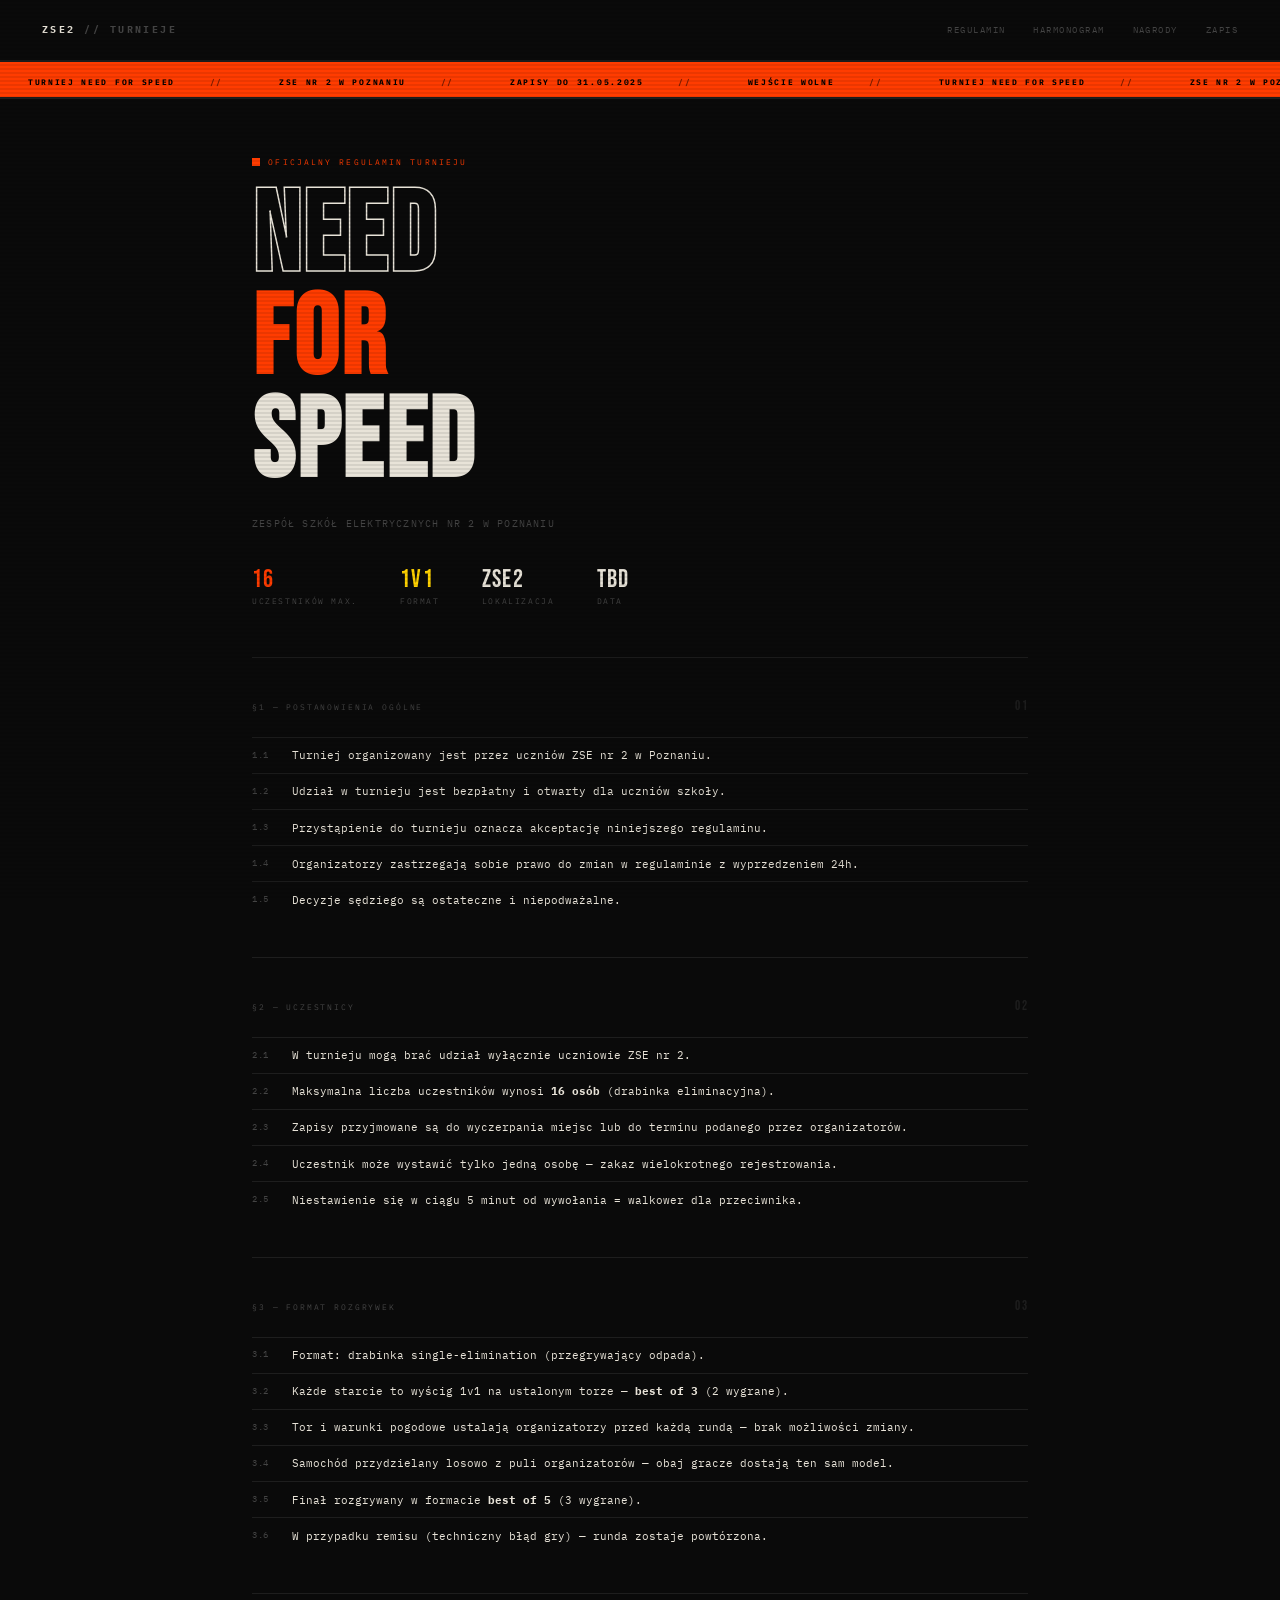
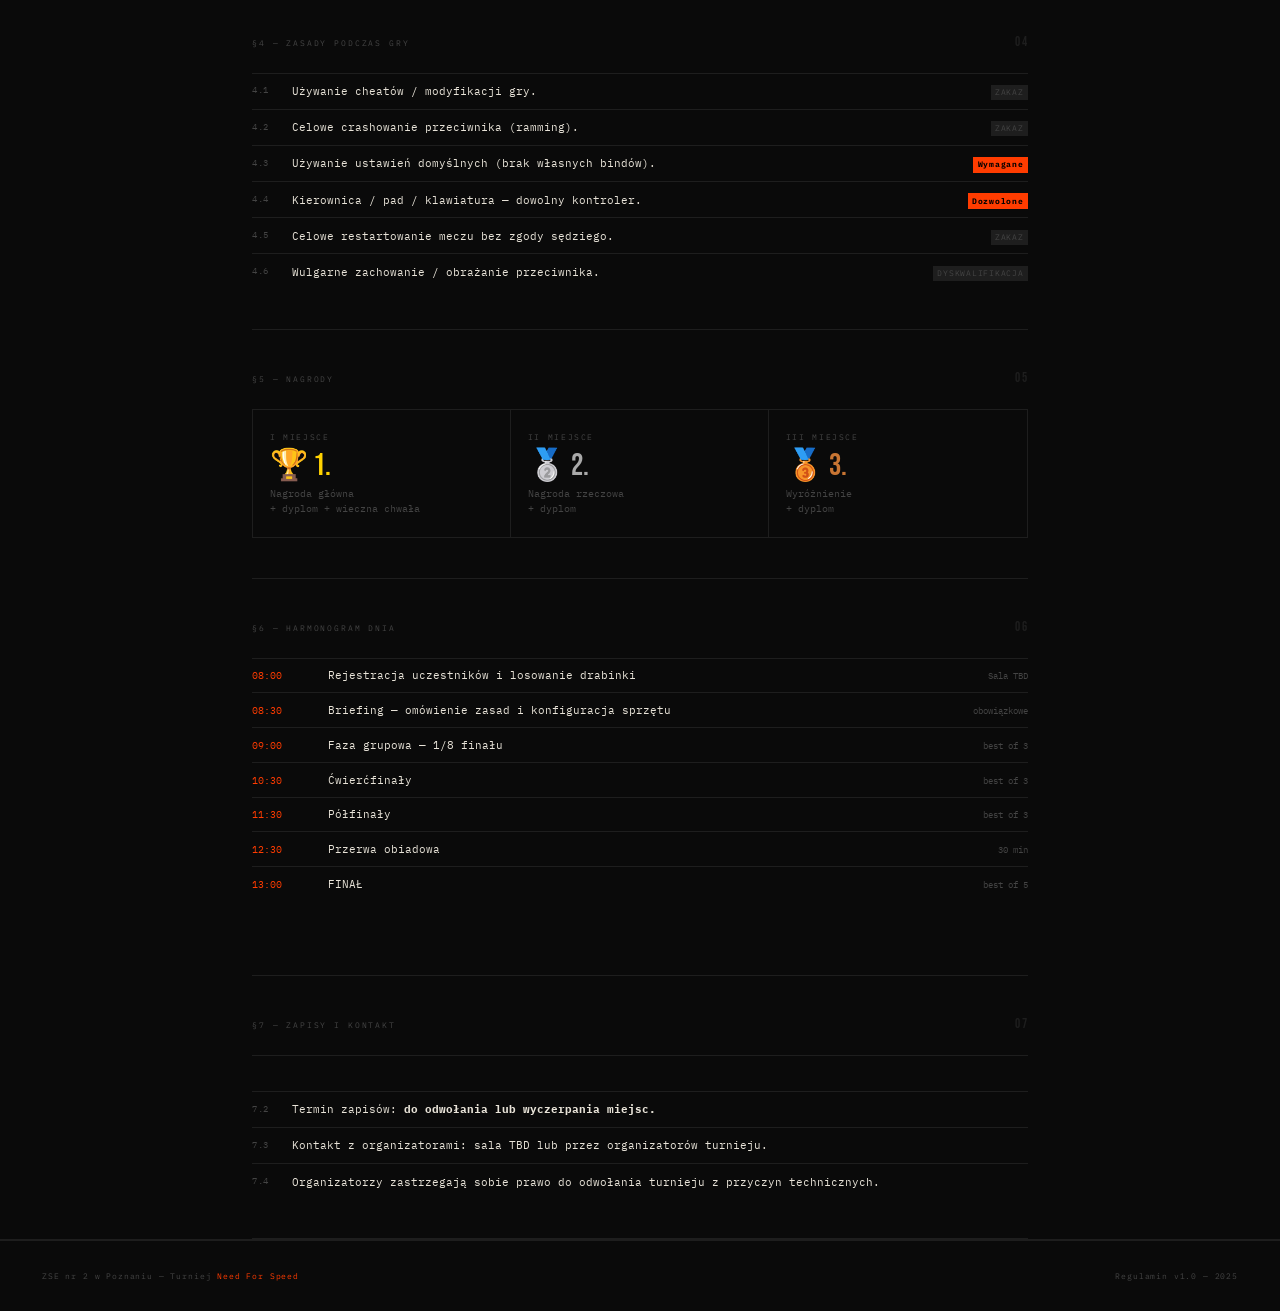
==== regulaminNFS.html @ 27ab04df "dodanoregulamin" ====
<!DOCTYPE html>
<html lang="pl">
<head>
<meta charset="UTF-8">
<meta name="viewport" content="width=device-width, initial-scale=1.0">
<title>NFS TURNIEJ — ZSE2</title>
<style>
  @import url('https://fonts.googleapis.com/css2?family=IBM+Plex+Mono:ital,wght@0,400;0,700;1,400&family=Bebas+Neue&display=swap');

  :root {
    --bg: #0a0a0a;
    --fg: #e8e3d8;
    --muted: #444;
    --border: #1e1e1e;
    --accent: #ff3c00;
    --accent2: #ffd200;
    --hover-bg: #e8e3d8;
    --hover-fg: #0a0a0a;
  }

  *, *::before, *::after { box-sizing: border-box; margin: 0; padding: 0; }
  html { font-size: 14px; scroll-behavior: smooth; }

  body {
    background: var(--bg);
    color: var(--fg);
    font-family: 'IBM Plex Mono', monospace;
    line-height: 1.6;
    cursor: crosshair;
  }

  /* ── SCANLINES TEXTURE ── */
  body::before {
    content: '';
    position: fixed;
    inset: 0;
    background: repeating-linear-gradient(
      0deg,
      transparent,
      transparent 2px,
      rgba(0,0,0,0.08) 2px,
      rgba(0,0,0,0.08) 4px
    );
    pointer-events: none;
    z-index: 999;
  }

  /* ── HEADER ── */
  header {
    border-bottom: 2px solid var(--border);
    padding: 1.6rem 3rem;
    display: flex;
    justify-content: space-between;
    align-items: baseline;
    position: sticky;
    top: 0;
    background: var(--bg);
    z-index: 100;
  }

  .logo {
    font-family: 'IBM Plex Mono', monospace;
    font-size: 0.7rem;
    font-weight: 700;
    letter-spacing: 0.25em;
    text-transform: uppercase;
    color: var(--muted);
    text-decoration: none;
  }

  .logo strong { color: var(--fg); }

  nav { display: flex; gap: 2rem; align-items: baseline; }
  nav a {
    font-size: 0.65rem;
    letter-spacing: 0.16em;
    text-transform: uppercase;
    text-decoration: none;
    color: var(--muted);
    transition: color 0.1s;
  }
  nav a:hover { color: var(--fg); }

  /* ── MARQUEE ── */
  .marquee-wrap {
    overflow: hidden;
    border-bottom: 2px solid var(--border);
    background: var(--accent);
    padding: 0.45rem 0;
  }
  .marquee-track {
    display: inline-flex;
    white-space: nowrap;
    animation: scroll 20s linear infinite;
  }
  .marquee-track span {
    font-size: 0.6rem;
    letter-spacing: 0.2em;
    text-transform: uppercase;
    color: #000;
    font-weight: 700;
    padding: 0 2rem;
  }
  .marquee-track span::after { content: ' //'; opacity: 0.5; margin-left: 2rem; }
  @keyframes scroll { 0%{transform:translateX(0)} 100%{transform:translateX(-50%)} }

  /* ── MAIN ── */
  main {
    max-width: 860px;
    margin: 0 auto;
    padding: 0 3rem;
  }

  /* ── HERO ── */
  .hero {
    padding: 4rem 0 3.5rem;
    border-bottom: 1px solid var(--border);
  }

  .hero-label {
    font-size: 0.6rem;
    letter-spacing: 0.25em;
    text-transform: uppercase;
    color: var(--accent);
    margin-bottom: 1.2rem;
    display: flex;
    align-items: center;
    gap: 0.6rem;
  }
  .hero-label::before {
    content: '';
    display: inline-block;
    width: 8px; height: 8px;
    background: var(--accent);
    animation: pulse 1s ease-in-out infinite;
  }
  @keyframes pulse { 0%,100%{opacity:1} 50%{opacity:0.2} }

  .hero h1 {
    font-family: 'Bebas Neue', sans-serif;
    font-size: clamp(4rem, 12vw, 8rem);
    line-height: 0.92;
    letter-spacing: 0.02em;
    margin-bottom: 0.2rem;
    color: var(--fg);
  }

  .hero h1 .outline {
    -webkit-text-stroke: 1.5px var(--fg);
    color: transparent;
  }

  .hero h1 .red { color: var(--accent); }

  .hero-sub {
    font-family: 'IBM Plex Mono', monospace;
    font-size: 0.72rem;
    color: var(--muted);
    letter-spacing: 0.12em;
    text-transform: uppercase;
    margin-top: 1.5rem;
    margin-bottom: 2.5rem;
  }

  .meta-row {
    display: flex;
    gap: 3rem;
    flex-wrap: wrap;
    margin-bottom: 0;
  }
  .meta-item { display: flex; flex-direction: column; gap: 0.2rem; }
  .meta-val {
    font-family: 'Bebas Neue', sans-serif;
    font-size: 1.8rem;
    letter-spacing: 0.05em;
    line-height: 1;
  }
  .meta-val.accent { color: var(--accent); }
  .meta-val.yellow { color: var(--accent2); }
  .meta-label {
    font-size: 0.58rem;
    letter-spacing: 0.2em;
    text-transform: uppercase;
    color: var(--muted);
  }

  /* ── SECTIONS ── */
  section {
    padding: 2.8rem 0;
    border-bottom: 1px solid var(--border);
  }

  .section-header {
    display: flex;
    justify-content: space-between;
    align-items: baseline;
    margin-bottom: 1.4rem;
  }
  .section-title {
    font-size: 0.6rem;
    letter-spacing: 0.22em;
    text-transform: uppercase;
    color: var(--muted);
  }
  .section-num {
    font-family: 'Bebas Neue', sans-serif;
    font-size: 0.9rem;
    color: var(--border);
    letter-spacing: 0.1em;
  }

  /* ── TABLE ── */
  .list-table {
    width: 100%;
    border-collapse: collapse;
  }
  .list-table tr {
    border-top: 1px solid var(--border);
    transition: background 0.07s;
    cursor: default;
  }
  .list-table tr:hover { background: var(--hover-bg); }
  .list-table tr:hover td { color: var(--hover-fg) !important; }
  .list-table tr:hover .num { color: var(--hover-fg) !important; }
  .list-table tr:hover .tag-pill { border-color: var(--hover-fg) !important; color: var(--hover-fg) !important; }
  .list-table tr:hover .ok { background: var(--hover-fg); color: var(--hover-bg); }
  .list-table tr:hover .no { background: var(--hover-fg); color: var(--hover-bg); }

  .list-table td {
    padding: 0.6rem 0;
    font-size: 0.82rem;
    vertical-align: middle;
    transition: color 0.07s;
    color: var(--fg);
  }

  .list-table td.num {
    color: var(--muted);
    width: 40px;
    font-size: 0.62rem;
    letter-spacing: 0.06em;
    padding-right: 1rem;
    vertical-align: top;
    padding-top: 0.7rem;
  }

  .list-table td.right {
    text-align: right;
    padding-left: 1rem;
    white-space: nowrap;
  }

  /* tags */
  .tag-pill {
    font-size: 0.55rem;
    letter-spacing: 0.1em;
    text-transform: uppercase;
    border: 1px solid var(--muted);
    color: var(--muted);
    padding: 0.15em 0.55em;
    display: inline-block;
    line-height: 1.7;
    transition: all 0.07s;
  }
  .ok {
    background: var(--accent);
    color: #000;
    border-color: var(--accent);
    font-weight: 700;
    font-size: 0.55rem;
    letter-spacing: 0.1em;
    padding: 0.15em 0.55em;
    display: inline-block;
    line-height: 1.7;
  }
  .no {
    background: var(--border);
    color: var(--muted);
    border-color: var(--border);
    font-size: 0.55rem;
    letter-spacing: 0.1em;
    padding: 0.15em 0.55em;
    display: inline-block;
    line-height: 1.7;
    text-transform: uppercase;
  }

  /* ── NAGRODY BOX ── */
  .prizes {
    display: grid;
    grid-template-columns: repeat(3, 1fr);
    border: 1px solid var(--border);
    margin-top: 0;
  }
  .prize {
    padding: 1.5rem 1.2rem;
    border-right: 1px solid var(--border);
    transition: background 0.08s;
  }
  .prize:last-child { border-right: none; }
  .prize:hover { background: var(--hover-bg); }
  .prize:hover .prize-place,
  .prize:hover .prize-desc { color: var(--hover-fg) !important; }
  .prize:hover .prize-val { color: var(--hover-fg) !important; }

  .prize-place {
    font-size: 0.58rem;
    letter-spacing: 0.2em;
    text-transform: uppercase;
    color: var(--muted);
    margin-bottom: 0.5rem;
  }
  .prize-val {
    font-family: 'Bebas Neue', sans-serif;
    font-size: 2.2rem;
    line-height: 1;
    margin-bottom: 0.4rem;
    transition: color 0.08s;
  }
  .prize-val.gold { color: var(--accent2); }
  .prize-val.silver { color: #aaa; }
  .prize-val.bronze { color: #c87533; }
  .prize-desc {
    font-size: 0.7rem;
    color: var(--muted);
    line-height: 1.5;
    transition: color 0.08s;
  }

  /* ── HARMONOGRAM TIMELINE ── */
  .timeline { display: flex; flex-direction: column; }
  .tl-row {
    display: flex;
    align-items: baseline;
    gap: 1.5rem;
    padding: 0.55rem 0;
    border-top: 1px solid var(--border);
    transition: background 0.07s;
  }
  .tl-row:hover { background: var(--hover-bg); }
  .tl-row:hover .tl-time,
  .tl-row:hover .tl-title,
  .tl-row:hover .tl-note { color: var(--hover-fg) !important; }
  .tl-time {
    font-size: 0.68rem;
    color: var(--accent);
    width: 55px;
    flex-shrink: 0;
    transition: color 0.07s;
  }
  .tl-row:hover .tl-time { color: var(--hover-fg) !important; }
  .tl-title {
    font-size: 0.82rem;
    color: var(--fg);
    flex: 1;
    transition: color 0.07s;
  }
  .tl-note {
    font-size: 0.65rem;
    color: var(--muted);
    transition: color 0.07s;
  }

  /* ── SCROLL REVEAL ── */
  .fade-row {
    opacity: 0;
    transform: translateY(20px);
    transition: opacity 0.44s cubic-bezier(0.22, 1, 0.36, 1),
                transform 0.44s cubic-bezier(0.22, 1, 0.36, 1);
  }
  .fade-row.visible { opacity: 1; transform: translateY(0); }

  /* ── FOOTER ── */
  footer {
    padding: 2rem 3rem;
    display: flex;
    justify-content: space-between;
    align-items: center;
    border-top: 2px solid var(--border);
  }
  footer p { font-size: 0.6rem; color: var(--muted); letter-spacing: 0.1em; }
  footer span { color: var(--accent); }

  /* ── MOBILE ── */
  @media (max-width: 640px) {
    header { padding: 1.2rem 1.5rem; flex-direction: column; gap: 0.8rem; }
    main { padding: 0 1.5rem; }
    footer { padding: 1.5rem; flex-direction: column; gap: 0.5rem; }
    .prizes { grid-template-columns: 1fr; }
    .prize { border-right: none; border-bottom: 1px solid var(--border); }
    nav { gap: 1rem; }
  }
</style>
</head>
<body>

<header>
  <a class="logo" href="#"><strong>ZSE2</strong> // Turnieje</a>
  <nav>
    <a href="#regulamin">Regulamin</a>
    <a href="#harmonogram">Harmonogram</a>
    <a href="#nagrody">Nagrody</a>
    <a href="#zapis">Zapis</a>
  </nav>
</header>

<div class="marquee-wrap" aria-hidden="true">
  <div class="marquee-track">
    <span>Turniej Need For Speed</span>
    <span>ZSE nr 2 w Poznaniu</span>
    <span>Zapisy do 31.05.2025</span>
    <span>Wejście wolne</span>
    <span>Turniej Need For Speed</span>
    <span>ZSE nr 2 w Poznaniu</span>
    <span>Zapisy do 31.05.2025</span>
    <span>Wejście wolne</span>
  </div>
</div>

<main>

  <!-- HERO -->
  <div class="hero">
    <p class="hero-label">Oficjalny regulamin turnieju</p>
    <h1>
      <span class="outline">NEED</span><br>
      <span class="red">FOR</span><br>
      SPEED
    </h1>
    <p class="hero-sub">Zespół Szkół Elektrycznych nr 2 w Poznaniu</p>
    <div class="meta-row">
      <div class="meta-item">
        <span class="meta-val accent">16</span>
        <span class="meta-label">Uczestników max.</span>
      </div>
      <div class="meta-item">
        <span class="meta-val yellow">1v1</span>
        <span class="meta-label">Format</span>
      </div>
      <div class="meta-item">
        <span class="meta-val">ZSE2</span>
        <span class="meta-label">Lokalizacja</span>
      </div>
      <div class="meta-item">
        <span class="meta-val">TBD</span>
        <span class="meta-label">Data</span>
      </div>
    </div>
  </div>

  <!-- REGULAMIN OGÓLNY -->
  <section id="regulamin">
    <div class="section-header">
      <span class="section-title">§1 — Postanowienia ogólne</span>
      <span class="section-num">01</span>
    </div>
    <table class="list-table">
      <tbody>
        <tr class="fade-row"><td class="num">1.1</td><td>Turniej organizowany jest przez uczniów ZSE nr 2 w Poznaniu.</td></tr>
        <tr class="fade-row"><td class="num">1.2</td><td>Udział w turnieju jest bezpłatny i otwarty dla uczniów szkoły.</td></tr>
        <tr class="fade-row"><td class="num">1.3</td><td>Przystąpienie do turnieju oznacza akceptację niniejszego regulaminu.</td></tr>
        <tr class="fade-row"><td class="num">1.4</td><td>Organizatorzy zastrzegają sobie prawo do zmian w regulaminie z wyprzedzeniem 24h.</td></tr>
        <tr class="fade-row"><td class="num">1.5</td><td>Decyzje sędziego są ostateczne i niepodważalne.</td></tr>
      </tbody>
    </table>
  </section>

  <!-- UCZESTNICY -->
  <section>
    <div class="section-header">
      <span class="section-title">§2 — Uczestnicy</span>
      <span class="section-num">02</span>
    </div>
    <table class="list-table">
      <tbody>
        <tr class="fade-row"><td class="num">2.1</td><td>W turnieju mogą brać udział wyłącznie uczniowie ZSE nr 2.</td></tr>
        <tr class="fade-row"><td class="num">2.2</td><td>Maksymalna liczba uczestników wynosi <strong>16 osób</strong> (drabinka eliminacyjna).</td></tr>
        <tr class="fade-row"><td class="num">2.3</td><td>Zapisy przyjmowane są do wyczerpania miejsc lub do terminu podanego przez organizatorów.</td></tr>
        <tr class="fade-row"><td class="num">2.4</td><td>Uczestnik może wystawić tylko jedną osobę — zakaz wielokrotnego rejestrowania.</td></tr>
        <tr class="fade-row"><td class="num">2.5</td><td>Niestawienie się w ciągu 5 minut od wywołania = walkower dla przeciwnika.</td></tr>
      </tbody>
    </table>
  </section>

  <!-- FORMAT -->
  <section>
    <div class="section-header">
      <span class="section-title">§3 — Format rozgrywek</span>
      <span class="section-num">03</span>
    </div>
    <table class="list-table">
      <tbody>
        <tr class="fade-row"><td class="num">3.1</td><td>Format: drabinka single-elimination (przegrywający odpada).</td></tr>
        <tr class="fade-row"><td class="num">3.2</td><td>Każde starcie to wyścig 1v1 na ustalonym torze — <strong>best of 3</strong> (2 wygrane).</td></tr>
        <tr class="fade-row"><td class="num">3.3</td><td>Tor i warunki pogodowe ustalają organizatorzy przed każdą rundą — brak możliwości zmiany.</td></tr>
        <tr class="fade-row"><td class="num">3.4</td><td>Samochód przydzielany losowo z puli organizatorów — obaj gracze dostają ten sam model.</td></tr>
        <tr class="fade-row"><td class="num">3.5</td><td>Finał rozgrywany w formacie <strong>best of 5</strong> (3 wygrane).</td></tr>
        <tr class="fade-row"><td class="num">3.6</td><td>W przypadku remisu (techniczny błąd gry) — runda zostaje powtórzona.</td></tr>
      </tbody>
    </table>
  </section>

  <!-- ZASADY GRY -->
  <section>
    <div class="section-header">
      <span class="section-title">§4 — Zasady podczas gry</span>
      <span class="section-num">04</span>
    </div>
    <table class="list-table">
      <tbody>
        <tr class="fade-row">
          <td class="num">4.1</td>
          <td>Używanie cheatów / modyfikacji gry.</td>
          <td class="right"><span class="no">Zakaz</span></td>
        </tr>
        <tr class="fade-row">
          <td class="num">4.2</td>
          <td>Celowe crashowanie przeciwnika (ramming).</td>
          <td class="right"><span class="no">Zakaz</span></td>
        </tr>
        <tr class="fade-row">
          <td class="num">4.3</td>
          <td>Używanie ustawień domyślnych (brak własnych bindów).</td>
          <td class="right"><span class="ok">Wymagane</span></td>
        </tr>
        <tr class="fade-row">
          <td class="num">4.4</td>
          <td>Kierownica / pad / klawiatura — dowolny kontroler.</td>
          <td class="right"><span class="ok">Dozwolone</span></td>
        </tr>
        <tr class="fade-row">
          <td class="num">4.5</td>
          <td>Celowe restartowanie meczu bez zgody sędziego.</td>
          <td class="right"><span class="no">Zakaz</span></td>
        </tr>
        <tr class="fade-row">
          <td class="num">4.6</td>
          <td>Wulgarne zachowanie / obrażanie przeciwnika.</td>
          <td class="right"><span class="no">Dyskwalifikacja</span></td>
        </tr>
      </tbody>
    </table>
  </section>

  <!-- NAGRODY -->
  <section id="nagrody">
    <div class="section-header">
      <span class="section-title">§5 — Nagrody</span>
      <span class="section-num">05</span>
    </div>
    <div class="prizes">
      <div class="prize fade-row">
        <p class="prize-place">I miejsce</p>
        <p class="prize-val gold">🏆 1.</p>
        <p class="prize-desc">Nagroda główna<br>+ dyplom + wieczna chwała</p>
      </div>
      <div class="prize fade-row">
        <p class="prize-place">II miejsce</p>
        <p class="prize-val silver">🥈 2.</p>
        <p class="prize-desc">Nagroda rzeczowa<br>+ dyplom</p>
      </div>
      <div class="prize fade-row">
        <p class="prize-place">III miejsce</p>
        <p class="prize-val bronze">🥉 3.</p>
        <p class="prize-desc">Wyróżnienie<br>+ dyplom</p>
      </div>
    </div>
  </section>

  <!-- HARMONOGRAM -->
  <section id="harmonogram">
    <div class="section-header">
      <span class="section-title">§6 — Harmonogram dnia</span>
      <span class="section-num">06</span>
    </div>
    <div class="timeline">
      <div class="tl-row fade-row">
        <span class="tl-time">08:00</span>
        <span class="tl-title">Rejestracja uczestników i losowanie drabinki</span>
        <span class="tl-note">Sala TBD</span>
      </div>
      <div class="tl-row fade-row">
        <span class="tl-time">08:30</span>
        <span class="tl-title">Briefing — omówienie zasad i konfiguracja sprzętu</span>
        <span class="tl-note">obowiązkowe</span>
      </div>
      <div class="tl-row fade-row">
        <span class="tl-time">09:00</span>
        <span class="tl-title">Faza grupowa — 1/8 finału</span>
        <span class="tl-note">best of 3</span>
      </div>
      <div class="tl-row fade-row">
        <span class="tl-time">10:30</span>
        <span class="tl-title">Ćwierćfinały</span>
        <span class="tl-note">best of 3</span>
      </div>
      <div class="tl-row fade-row">
        <span class="tl-time">11:30</span>
        <span class="tl-title">Półfinały</span>
        <span class="tl-note">best of 3</span>
      </div>
      <div class="tl-row fade-row">
        <span class="tl-time">12:30</span>
        <span class="tl-title">Przerwa obiadowa</span>
        <span class="tl-note">30 min</span>
      </div>
      <div class="tl-row fade-row">
        <span class="tl-time">13:00</span>
        <span class="tl-title">FINAŁ</span>
        <span class="tl-note">best of 5</span>
      </div>
      <div class="tl-row fade-row">
        <span class="tl-time">14:00</span>
        <span class="tl-title">Dekoracja zwycięzców i rozdanie nagród</span>
        <span class="tl-note">koniec</span>
      </div>
    </div>
  </section>

  <!-- ZAPIS -->
  <section id="zapis">
    <div class="section-header">
      <span class="section-title">§7 — Zapisy i kontakt</span>
      <span class="section-num">07</span>
    </div>
    <table class="list-table">
      <tbody>
        <tr class="fade-row"><td class="num">7.1</td><td>Zapisy przez formularz Google / listę w sekretariacie.</td></tr>
        <tr class="fade-row"><td class="num">7.2</td><td>Termin zapisów: <strong>do odwołania lub wyczerpania miejsc.</strong></td></tr>
        <tr class="fade-row"><td class="num">7.3</td><td>Kontakt z organizatorami: sala TBD lub przez organizatorów turnieju.</td></tr>
        <tr class="fade-row"><td class="num">7.4</td><td>Organizatorzy zastrzegają sobie prawo do odwołania turnieju z przyczyn technicznych.</td></tr>
      </tbody>
    </table>
  </section>

</main>

<footer>
  <p>ZSE nr 2 w Poznaniu — Turniej <span>Need For Speed</span></p>
  <p>Regulamin v1.0 — 2025</p>
</footer>

<script>
  const rows = document.querySelectorAll('.fade-row');
  const observer = new IntersectionObserver((entries) => {
    const entering = entries
      .filter(e => e.isIntersecting)
      .sort((a, b) => a.boundingClientRect.top - b.boundingClientRect.top);
    entering.forEach((entry, i) => {
      setTimeout(() => entry.target.classList.add('visible'), i * 55);
      observer.unobserve(entry.target);
    });
  }, { threshold: 0.01, rootMargin: '0px 0px -10px 0px' });
  rows.forEach(row => observer.observe(row));
</script>

</body>
</html>
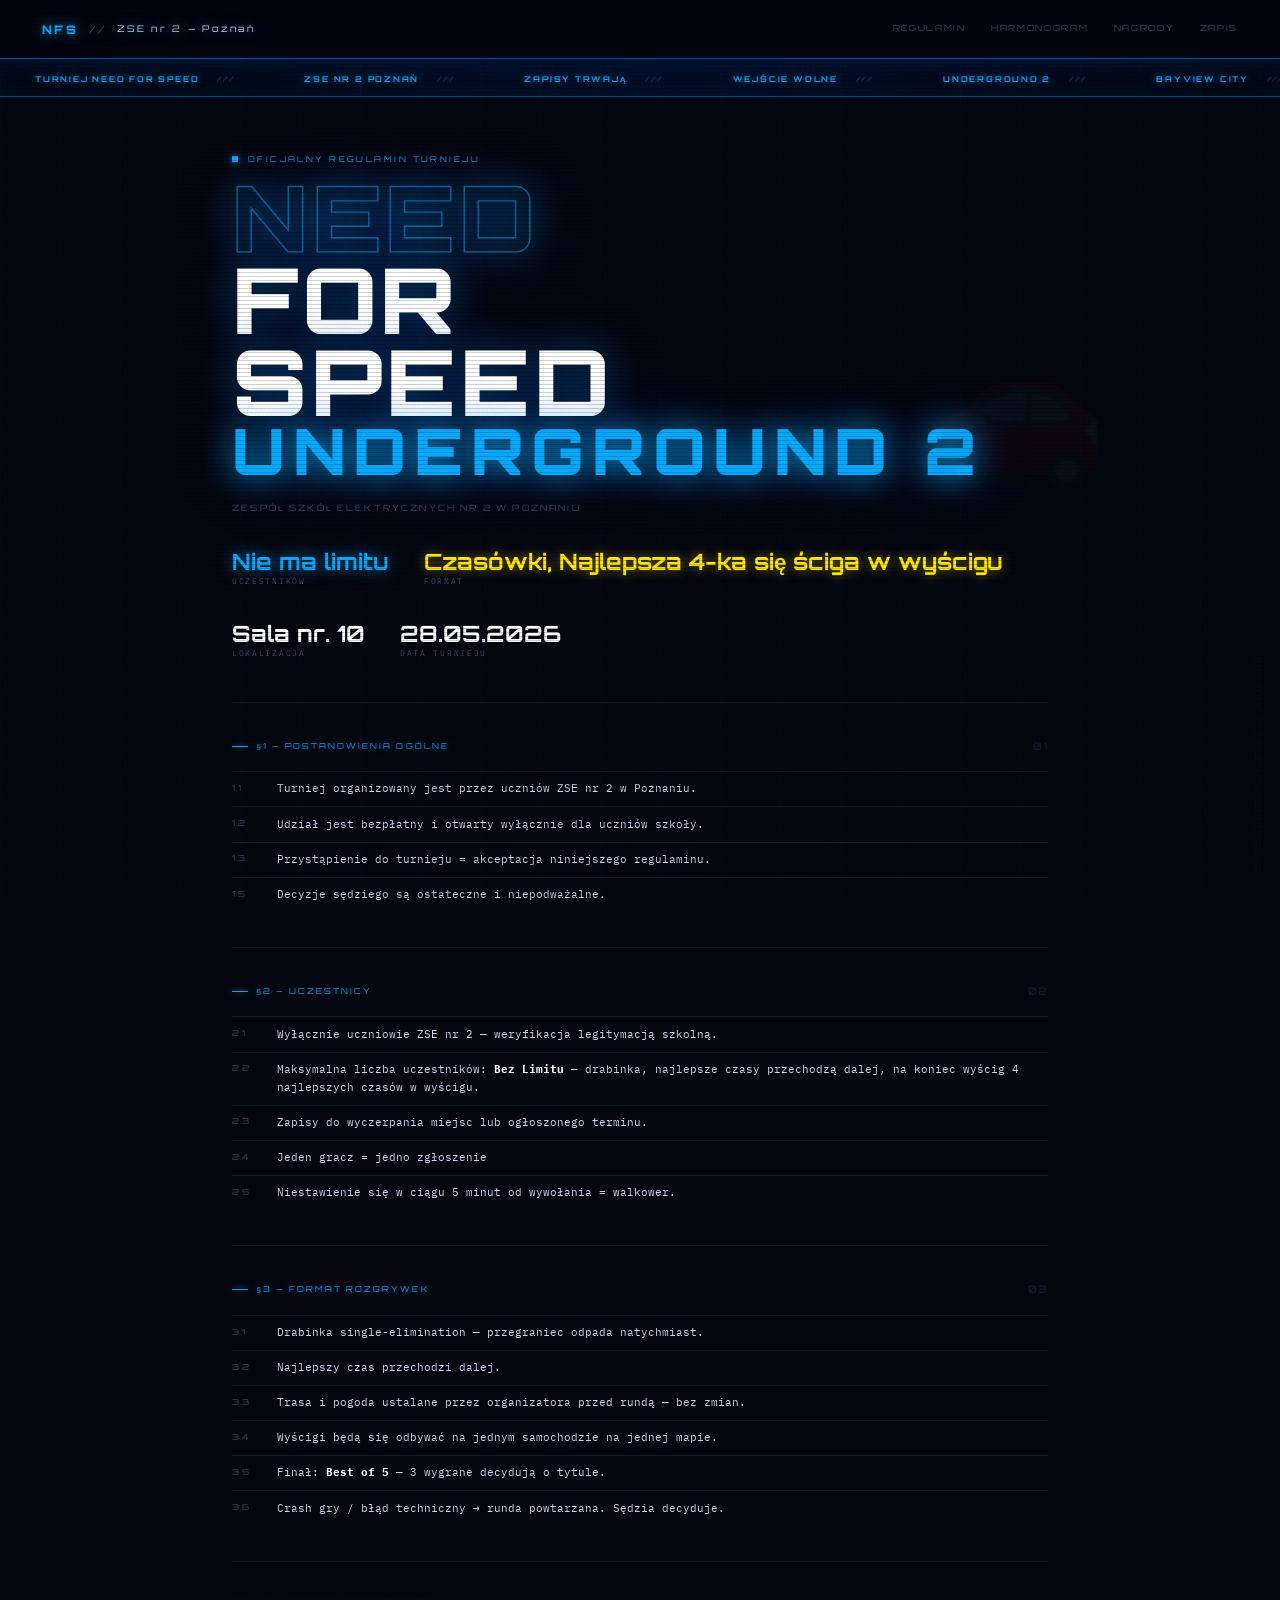
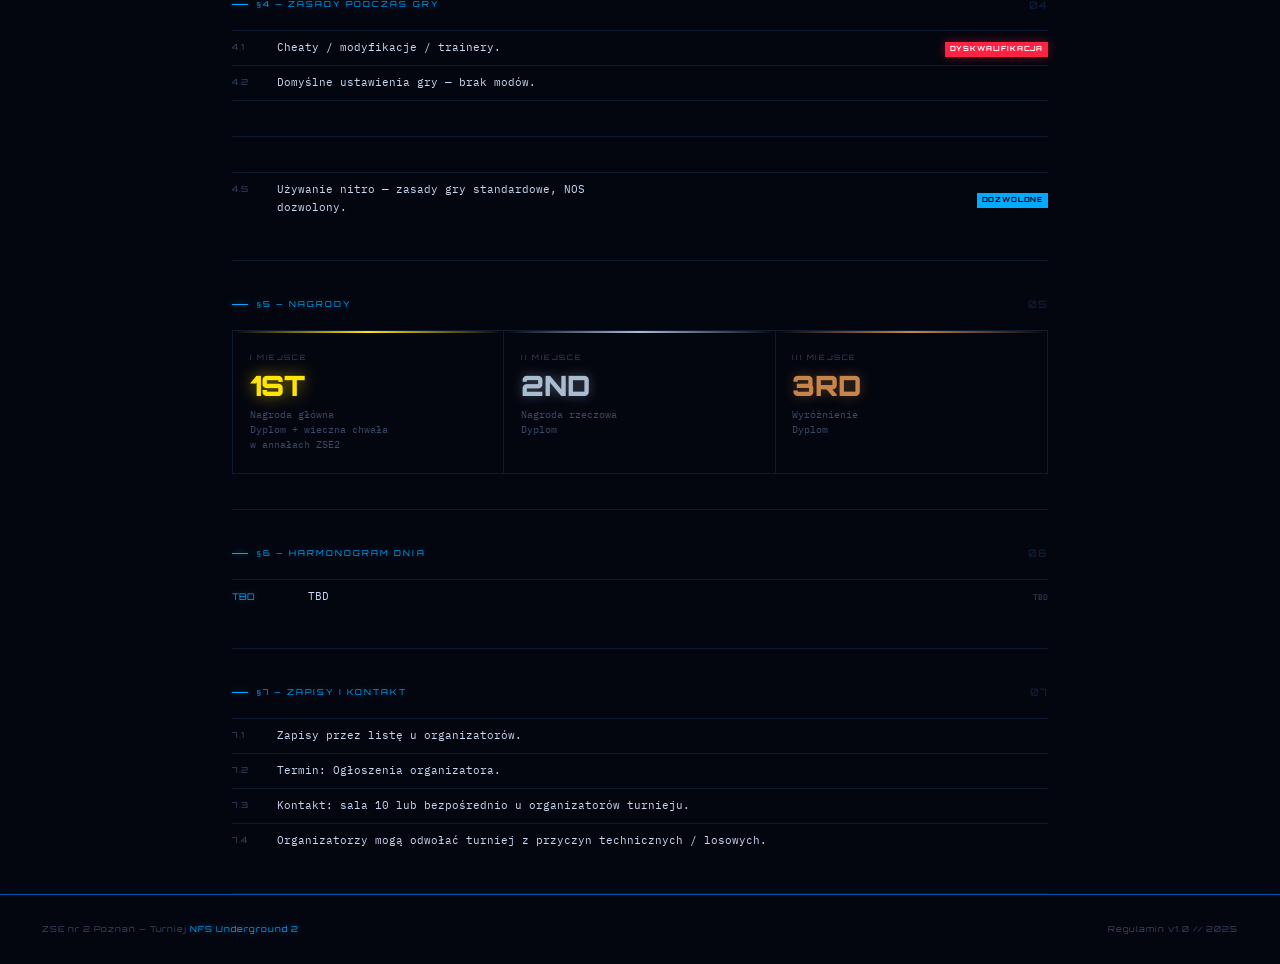
==== commit 63953d22: "update regulaminu" ====
--- a/regulaminNFS.html
+++ b/regulaminNFS.html
@@ -3,399 +3,384 @@
 <head>
 <meta charset="UTF-8">
 <meta name="viewport" content="width=device-width, initial-scale=1.0">
-<title>NFS TURNIEJ — ZSE2</title>
+<title>NFS UNDERGROUND 2 — TURNIEJ ZSE2</title>
 <style>
-  @import url('https://fonts.googleapis.com/css2?family=IBM+Plex+Mono:ital,wght@0,400;0,700;1,400&family=Bebas+Neue&display=swap');
-
-  :root {
-    --bg: #0a0a0a;
-    --fg: #e8e3d8;
-    --muted: #444;
-    --border: #1e1e1e;
-    --accent: #ff3c00;
-    --accent2: #ffd200;
-    --hover-bg: #e8e3d8;
-    --hover-fg: #0a0a0a;
-  }
-
-  *, *::before, *::after { box-sizing: border-box; margin: 0; padding: 0; }
-  html { font-size: 14px; scroll-behavior: smooth; }
-
-  body {
-    background: var(--bg);
-    color: var(--fg);
-    font-family: 'IBM Plex Mono', monospace;
-    line-height: 1.6;
-    cursor: crosshair;
-  }
-
-  /* ── SCANLINES TEXTURE ── */
-  body::before {
-    content: '';
-    position: fixed;
-    inset: 0;
-    background: repeating-linear-gradient(
-      0deg,
-      transparent,
-      transparent 2px,
-      rgba(0,0,0,0.08) 2px,
-      rgba(0,0,0,0.08) 4px
-    );
-    pointer-events: none;
-    z-index: 999;
-  }
-
-  /* ── HEADER ── */
-  header {
-    border-bottom: 2px solid var(--border);
-    padding: 1.6rem 3rem;
-    display: flex;
-    justify-content: space-between;
-    align-items: baseline;
-    position: sticky;
-    top: 0;
-    background: var(--bg);
-    z-index: 100;
-  }
-
-  .logo {
-    font-family: 'IBM Plex Mono', monospace;
-    font-size: 0.7rem;
-    font-weight: 700;
-    letter-spacing: 0.25em;
-    text-transform: uppercase;
-    color: var(--muted);
-    text-decoration: none;
-  }
-
-  .logo strong { color: var(--fg); }
-
-  nav { display: flex; gap: 2rem; align-items: baseline; }
-  nav a {
-    font-size: 0.65rem;
-    letter-spacing: 0.16em;
-    text-transform: uppercase;
-    text-decoration: none;
-    color: var(--muted);
-    transition: color 0.1s;
-  }
-  nav a:hover { color: var(--fg); }
-
-  /* ── MARQUEE ── */
-  .marquee-wrap {
-    overflow: hidden;
-    border-bottom: 2px solid var(--border);
-    background: var(--accent);
-    padding: 0.45rem 0;
-  }
-  .marquee-track {
-    display: inline-flex;
-    white-space: nowrap;
-    animation: scroll 20s linear infinite;
-  }
-  .marquee-track span {
-    font-size: 0.6rem;
-    letter-spacing: 0.2em;
-    text-transform: uppercase;
-    color: #000;
-    font-weight: 700;
-    padding: 0 2rem;
-  }
-  .marquee-track span::after { content: ' //'; opacity: 0.5; margin-left: 2rem; }
-  @keyframes scroll { 0%{transform:translateX(0)} 100%{transform:translateX(-50%)} }
-
-  /* ── MAIN ── */
-  main {
-    max-width: 860px;
-    margin: 0 auto;
-    padding: 0 3rem;
-  }
-
-  /* ── HERO ── */
-  .hero {
-    padding: 4rem 0 3.5rem;
-    border-bottom: 1px solid var(--border);
-  }
-
-  .hero-label {
-    font-size: 0.6rem;
-    letter-spacing: 0.25em;
-    text-transform: uppercase;
-    color: var(--accent);
-    margin-bottom: 1.2rem;
-    display: flex;
-    align-items: center;
-    gap: 0.6rem;
-  }
-  .hero-label::before {
-    content: '';
-    display: inline-block;
-    width: 8px; height: 8px;
-    background: var(--accent);
-    animation: pulse 1s ease-in-out infinite;
-  }
-  @keyframes pulse { 0%,100%{opacity:1} 50%{opacity:0.2} }
-
-  .hero h1 {
-    font-family: 'Bebas Neue', sans-serif;
-    font-size: clamp(4rem, 12vw, 8rem);
-    line-height: 0.92;
-    letter-spacing: 0.02em;
-    margin-bottom: 0.2rem;
-    color: var(--fg);
-  }
-
-  .hero h1 .outline {
-    -webkit-text-stroke: 1.5px var(--fg);
-    color: transparent;
-  }
-
-  .hero h1 .red { color: var(--accent); }
-
-  .hero-sub {
-    font-family: 'IBM Plex Mono', monospace;
-    font-size: 0.72rem;
-    color: var(--muted);
-    letter-spacing: 0.12em;
-    text-transform: uppercase;
-    margin-top: 1.5rem;
-    margin-bottom: 2.5rem;
-  }
-
-  .meta-row {
-    display: flex;
-    gap: 3rem;
-    flex-wrap: wrap;
-    margin-bottom: 0;
-  }
-  .meta-item { display: flex; flex-direction: column; gap: 0.2rem; }
-  .meta-val {
-    font-family: 'Bebas Neue', sans-serif;
-    font-size: 1.8rem;
-    letter-spacing: 0.05em;
-    line-height: 1;
-  }
-  .meta-val.accent { color: var(--accent); }
-  .meta-val.yellow { color: var(--accent2); }
-  .meta-label {
-    font-size: 0.58rem;
-    letter-spacing: 0.2em;
-    text-transform: uppercase;
-    color: var(--muted);
-  }
-
-  /* ── SECTIONS ── */
-  section {
-    padding: 2.8rem 0;
-    border-bottom: 1px solid var(--border);
-  }
-
-  .section-header {
-    display: flex;
-    justify-content: space-between;
-    align-items: baseline;
-    margin-bottom: 1.4rem;
-  }
-  .section-title {
-    font-size: 0.6rem;
-    letter-spacing: 0.22em;
-    text-transform: uppercase;
-    color: var(--muted);
-  }
-  .section-num {
-    font-family: 'Bebas Neue', sans-serif;
-    font-size: 0.9rem;
-    color: var(--border);
-    letter-spacing: 0.1em;
-  }
-
-  /* ── TABLE ── */
-  .list-table {
-    width: 100%;
-    border-collapse: collapse;
-  }
-  .list-table tr {
-    border-top: 1px solid var(--border);
-    transition: background 0.07s;
-    cursor: default;
-  }
-  .list-table tr:hover { background: var(--hover-bg); }
-  .list-table tr:hover td { color: var(--hover-fg) !important; }
-  .list-table tr:hover .num { color: var(--hover-fg) !important; }
-  .list-table tr:hover .tag-pill { border-color: var(--hover-fg) !important; color: var(--hover-fg) !important; }
-  .list-table tr:hover .ok { background: var(--hover-fg); color: var(--hover-bg); }
-  .list-table tr:hover .no { background: var(--hover-fg); color: var(--hover-bg); }
-
-  .list-table td {
-    padding: 0.6rem 0;
-    font-size: 0.82rem;
-    vertical-align: middle;
-    transition: color 0.07s;
-    color: var(--fg);
-  }
-
-  .list-table td.num {
-    color: var(--muted);
-    width: 40px;
-    font-size: 0.62rem;
-    letter-spacing: 0.06em;
-    padding-right: 1rem;
-    vertical-align: top;
-    padding-top: 0.7rem;
-  }
-
-  .list-table td.right {
-    text-align: right;
-    padding-left: 1rem;
-    white-space: nowrap;
-  }
-
-  /* tags */
-  .tag-pill {
-    font-size: 0.55rem;
-    letter-spacing: 0.1em;
-    text-transform: uppercase;
-    border: 1px solid var(--muted);
-    color: var(--muted);
-    padding: 0.15em 0.55em;
-    display: inline-block;
-    line-height: 1.7;
-    transition: all 0.07s;
-  }
-  .ok {
-    background: var(--accent);
-    color: #000;
-    border-color: var(--accent);
-    font-weight: 700;
-    font-size: 0.55rem;
-    letter-spacing: 0.1em;
-    padding: 0.15em 0.55em;
-    display: inline-block;
-    line-height: 1.7;
-  }
-  .no {
-    background: var(--border);
-    color: var(--muted);
-    border-color: var(--border);
-    font-size: 0.55rem;
-    letter-spacing: 0.1em;
-    padding: 0.15em 0.55em;
-    display: inline-block;
-    line-height: 1.7;
-    text-transform: uppercase;
-  }
-
-  /* ── NAGRODY BOX ── */
-  .prizes {
-    display: grid;
-    grid-template-columns: repeat(3, 1fr);
-    border: 1px solid var(--border);
-    margin-top: 0;
-  }
-  .prize {
-    padding: 1.5rem 1.2rem;
-    border-right: 1px solid var(--border);
-    transition: background 0.08s;
-  }
-  .prize:last-child { border-right: none; }
-  .prize:hover { background: var(--hover-bg); }
-  .prize:hover .prize-place,
-  .prize:hover .prize-desc { color: var(--hover-fg) !important; }
-  .prize:hover .prize-val { color: var(--hover-fg) !important; }
-
-  .prize-place {
-    font-size: 0.58rem;
-    letter-spacing: 0.2em;
-    text-transform: uppercase;
-    color: var(--muted);
-    margin-bottom: 0.5rem;
-  }
-  .prize-val {
-    font-family: 'Bebas Neue', sans-serif;
-    font-size: 2.2rem;
-    line-height: 1;
-    margin-bottom: 0.4rem;
-    transition: color 0.08s;
-  }
-  .prize-val.gold { color: var(--accent2); }
-  .prize-val.silver { color: #aaa; }
-  .prize-val.bronze { color: #c87533; }
-  .prize-desc {
-    font-size: 0.7rem;
-    color: var(--muted);
-    line-height: 1.5;
-    transition: color 0.08s;
-  }
-
-  /* ── HARMONOGRAM TIMELINE ── */
-  .timeline { display: flex; flex-direction: column; }
-  .tl-row {
-    display: flex;
-    align-items: baseline;
-    gap: 1.5rem;
-    padding: 0.55rem 0;
-    border-top: 1px solid var(--border);
-    transition: background 0.07s;
-  }
-  .tl-row:hover { background: var(--hover-bg); }
-  .tl-row:hover .tl-time,
-  .tl-row:hover .tl-title,
-  .tl-row:hover .tl-note { color: var(--hover-fg) !important; }
-  .tl-time {
-    font-size: 0.68rem;
-    color: var(--accent);
-    width: 55px;
-    flex-shrink: 0;
-    transition: color 0.07s;
-  }
-  .tl-row:hover .tl-time { color: var(--hover-fg) !important; }
-  .tl-title {
-    font-size: 0.82rem;
-    color: var(--fg);
-    flex: 1;
-    transition: color 0.07s;
-  }
-  .tl-note {
-    font-size: 0.65rem;
-    color: var(--muted);
-    transition: color 0.07s;
-  }
-
-  /* ── SCROLL REVEAL ── */
-  .fade-row {
-    opacity: 0;
-    transform: translateY(20px);
-    transition: opacity 0.44s cubic-bezier(0.22, 1, 0.36, 1),
-                transform 0.44s cubic-bezier(0.22, 1, 0.36, 1);
-  }
-  .fade-row.visible { opacity: 1; transform: translateY(0); }
-
-  /* ── FOOTER ── */
-  footer {
-    padding: 2rem 3rem;
-    display: flex;
-    justify-content: space-between;
-    align-items: center;
-    border-top: 2px solid var(--border);
-  }
-  footer p { font-size: 0.6rem; color: var(--muted); letter-spacing: 0.1em; }
-  footer span { color: var(--accent); }
-
-  /* ── MOBILE ── */
-  @media (max-width: 640px) {
-    header { padding: 1.2rem 1.5rem; flex-direction: column; gap: 0.8rem; }
-    main { padding: 0 1.5rem; }
-    footer { padding: 1.5rem; flex-direction: column; gap: 0.5rem; }
-    .prizes { grid-template-columns: 1fr; }
-    .prize { border-right: none; border-bottom: 1px solid var(--border); }
-    nav { gap: 1rem; }
-  }
+@import url('https://fonts.googleapis.com/css2?family=Orbitron:wght@400;700;900&family=IBM+Plex+Mono:ital,wght@0,400;0,700;1,400&display=swap');
+
+:root {
+  --bg: #04060f;
+  --bg2: #080c1a;
+  --blue: #00aaff;
+  --blue-dim: #0055aa;
+  --blue-glow: rgba(0,170,255,0.18);
+  --purple: #7b2fff;
+  --yellow: #ffe600;
+  --fg: #c8d8f0;
+  --muted: #3a4a6a;
+  --border: #0d1a30;
+  --neon: #00cfff;
+  --red: #ff2244;
+  --panel: #060b18;
+}
+
+*,*::before,*::after{box-sizing:border-box;margin:0;padding:0}
+html{font-size:14px;scroll-behavior:smooth}
+
+/* SCANLINES */
+body::before{
+  content:'';position:fixed;inset:0;
+  background:repeating-linear-gradient(0deg,transparent,transparent 3px,rgba(0,0,0,0.18) 3px,rgba(0,0,0,0.18) 4px);
+  pointer-events:none;z-index:999;
+}
+
+/* RAIN OVERLAY */
+body::after{
+  content:'';position:fixed;inset:0;
+  background:repeating-linear-gradient(
+    100deg,
+    transparent 0px,
+    transparent 3px,
+    rgba(0,150,255,0.015) 3px,
+    rgba(0,150,255,0.015) 4px
+  );
+  pointer-events:none;z-index:998;animation:rainMove 1.2s linear infinite;
+}
+@keyframes rainMove{0%{background-position:0 0}100%{background-position:-80px 200px}}
+
+body{
+  background:var(--bg);
+  color:var(--fg);
+  font-family:'IBM Plex Mono',monospace;
+  line-height:1.6;
+  min-height:100vh;
+  cursor:crosshair;
+  overflow-x:hidden;
+}
+
+/* GRID BG */
+.grid-bg{
+  position:fixed;inset:0;
+  background-image:
+    linear-gradient(rgba(0,100,255,0.03) 1px,transparent 1px),
+    linear-gradient(90deg,rgba(0,100,255,0.03) 1px,transparent 1px);
+  background-size:60px 60px;
+  pointer-events:none;z-index:0;
+}
+
+/* HEADER */
+header{
+  border-bottom:1px solid var(--blue-dim);
+  padding:1.4rem 3rem;
+  display:flex;
+  justify-content:space-between;
+  align-items:center;
+  position:sticky;top:0;
+  background:rgba(4,6,15,0.92);
+  backdrop-filter:blur(12px);
+  z-index:100;
+  box-shadow:0 1px 30px rgba(0,100,255,0.12);
+}
+
+.logo{
+  font-family:'Orbitron',sans-serif;
+  font-size:0.85rem;
+  font-weight:900;
+  letter-spacing:0.2em;
+  text-decoration:none;
+  color:var(--blue);
+  text-shadow:0 0 14px rgba(0,180,255,0.7);
+  display:flex;align-items:center;gap:0.8rem;
+}
+.logo .slash{color:var(--muted);font-weight:400}
+.logo .school{color:var(--fg);font-size:0.65rem;letter-spacing:0.3em;font-weight:400}
+
+nav{display:flex;gap:1.8rem}
+nav a{
+  font-size:0.6rem;letter-spacing:0.2em;text-transform:uppercase;
+  text-decoration:none;color:var(--muted);
+  transition:color 0.15s,text-shadow 0.15s;
+  font-family:'Orbitron',sans-serif;
+}
+nav a:hover{color:var(--blue);text-shadow:0 0 10px rgba(0,180,255,0.6)}
+
+/* MARQUEE */
+.marquee-wrap{
+  overflow:hidden;
+  border-bottom:1px solid var(--blue-dim);
+  background:linear-gradient(90deg,#00070f,#000d1f,#00070f);
+  padding:0.5rem 0;
+  box-shadow:inset 0 0 30px rgba(0,100,255,0.08);
+}
+.marquee-track{
+  display:inline-flex;white-space:nowrap;
+  animation:scroll 24s linear infinite;
+}
+.marquee-track span{
+  font-size:0.58rem;letter-spacing:0.22em;text-transform:uppercase;
+  color:var(--blue);font-weight:700;padding:0 2.5rem;
+  font-family:'Orbitron',sans-serif;
+  text-shadow:0 0 8px rgba(0,180,255,0.5);
+}
+.marquee-track span::after{content:' ///';opacity:0.3;margin-left:1rem}
+@keyframes scroll{0%{transform:translateX(0)}100%{transform:translateX(-50%)}}
+
+/* MAIN */
+main{max-width:900px;margin:0 auto;padding:0 3rem;position:relative;z-index:1}
+
+/* HERO */
+.hero{
+  padding:4rem 0 3rem;
+  border-bottom:1px solid var(--border);
+  position:relative;
+}
+
+/* BIG CAR SILHOUETTE */
+.hero-deco{
+  position:absolute;right:-60px;top:50%;transform:translateY(-50%);
+  font-size:11rem;line-height:1;
+  opacity:0.04;
+  pointer-events:none;
+  filter:blur(1px);
+  user-select:none;
+}
+
+.hero-eyebrow{
+  font-size:0.58rem;letter-spacing:0.3em;text-transform:uppercase;
+  color:var(--blue);margin-bottom:0.8rem;
+  font-family:'Orbitron',sans-serif;
+  display:flex;align-items:center;gap:0.7rem;
+}
+.hero-eyebrow::before{
+  content:'';display:inline-block;width:6px;height:6px;
+  background:var(--blue);
+  box-shadow:0 0 8px rgba(0,180,255,0.8);
+  animation:pulse 1s ease-in-out infinite;
+}
+@keyframes pulse{0%,100%{opacity:1;box-shadow:0 0 8px rgba(0,180,255,0.8)}50%{opacity:0.3;box-shadow:none}}
+
+.hero h1{
+  font-family:'Orbitron',sans-serif;
+  font-weight:900;
+  font-size:clamp(3rem,9vw,6.5rem);
+  line-height:0.9;
+  letter-spacing:0.04em;
+  margin-bottom:0.15em;
+  color:#fff;
+  text-shadow:0 0 40px rgba(0,150,255,0.4),0 0 80px rgba(0,100,255,0.15);
+}
+.hero h1 .outline{
+  -webkit-text-stroke:1.5px rgba(0,180,255,0.5);
+  color:transparent;
+}
+.hero h1 .u2{
+  color:var(--blue);
+  text-shadow:0 0 30px rgba(0,180,255,0.9),0 0 60px rgba(0,100,255,0.4);
+  font-size:0.7em;
+  display:block;
+  letter-spacing:0.12em;
+}
+
+.hero-sub{
+  font-size:0.62rem;letter-spacing:0.25em;text-transform:uppercase;
+  color:var(--muted);margin:1.5rem 0 2.5rem;
+  font-family:'Orbitron',sans-serif;
+}
+
+.meta-row{display:flex;gap:2.5rem;flex-wrap:wrap}
+.meta-item{display:flex;flex-direction:column;gap:0.2rem}
+.meta-val{
+  font-family:'Orbitron',sans-serif;
+  font-size:1.6rem;font-weight:700;line-height:1;
+  color:#fff;
+}
+.meta-val.blue{color:var(--blue);text-shadow:0 0 16px rgba(0,180,255,0.7)}
+.meta-val.yellow{color:var(--yellow);text-shadow:0 0 12px rgba(255,230,0,0.5)}
+.meta-label{font-size:0.55rem;letter-spacing:0.22em;text-transform:uppercase;color:var(--muted)}
+
+/* SECTION */
+section{padding:2.5rem 0;border-bottom:1px solid var(--border)}
+
+.section-header{
+  display:flex;justify-content:space-between;align-items:center;
+  margin-bottom:1.2rem;
+}
+.section-title{
+  font-family:'Orbitron',sans-serif;
+  font-size:0.58rem;letter-spacing:0.25em;text-transform:uppercase;
+  color:var(--blue);text-shadow:0 0 8px rgba(0,180,255,0.4);
+  display:flex;align-items:center;gap:0.6rem;
+}
+.section-title::before{
+  content:'';display:inline-block;
+  width:16px;height:1px;background:var(--blue);
+  box-shadow:0 0 6px rgba(0,180,255,0.6);
+}
+.section-num{
+  font-family:'Orbitron',sans-serif;
+  font-size:0.75rem;font-weight:700;
+  color:var(--border);letter-spacing:0.1em;
+}
+
+/* TABLE */
+.list-table{width:100%;border-collapse:collapse}
+.list-table tr{
+  border-top:1px solid var(--border);
+  transition:background 0.08s,box-shadow 0.08s;
+}
+.list-table tr:hover{
+  background:rgba(0,100,255,0.06);
+  box-shadow:inset 3px 0 0 var(--blue);
+}
+.list-table td{
+  padding:0.58rem 0;font-size:0.8rem;vertical-align:middle;
+  transition:color 0.08s;color:var(--fg);
+}
+.list-table td.num{
+  color:var(--muted);width:45px;
+  font-size:0.6rem;letter-spacing:0.08em;
+  padding-right:1rem;vertical-align:top;padding-top:0.7rem;
+  font-family:'Orbitron',sans-serif;
+}
+.list-table td.right{text-align:right;padding-left:1rem;white-space:nowrap}
+.list-table tr:hover .num{color:var(--blue)}
+
+/* BADGES */
+.ok{
+  font-family:'Orbitron',sans-serif;
+  font-size:0.5rem;letter-spacing:0.12em;text-transform:uppercase;
+  background:var(--blue);color:#000;font-weight:700;
+  padding:0.2em 0.7em;display:inline-block;line-height:1.8;
+}
+.no{
+  font-family:'Orbitron',sans-serif;
+  font-size:0.5rem;letter-spacing:0.12em;text-transform:uppercase;
+  border:1px solid var(--red);color:var(--red);
+  padding:0.2em 0.7em;display:inline-block;line-height:1.8;
+  text-shadow:0 0 8px rgba(255,30,60,0.4);
+}
+.dis{
+  font-family:'Orbitron',sans-serif;
+  font-size:0.5rem;letter-spacing:0.12em;text-transform:uppercase;
+  background:var(--red);color:#fff;font-weight:700;
+  padding:0.2em 0.7em;display:inline-block;line-height:1.8;
+  box-shadow:0 0 10px rgba(255,30,60,0.4);
+}
+
+/* PRIZES */
+.prizes{
+  display:grid;grid-template-columns:repeat(3,1fr);
+  border:1px solid var(--border);
+  margin-top:0;
+}
+.prize{
+  padding:1.5rem 1.2rem;
+  border-right:1px solid var(--border);
+  transition:background 0.1s;
+  position:relative;overflow:hidden;
+}
+.prize::before{
+  content:'';position:absolute;top:0;left:0;right:0;height:2px;
+  background:linear-gradient(90deg,transparent,var(--prize-color,var(--blue)),transparent);
+}
+.prize:last-child{border-right:none}
+.prize:hover{background:rgba(0,100,255,0.05)}
+.prize-place{
+  font-family:'Orbitron',sans-serif;
+  font-size:0.52rem;letter-spacing:0.22em;text-transform:uppercase;
+  color:var(--muted);margin-bottom:0.6rem;
+}
+.prize-val{
+  font-family:'Orbitron',sans-serif;
+  font-size:2rem;line-height:1;font-weight:900;
+  margin-bottom:0.5rem;
+}
+.prize-val.gold{color:var(--yellow);text-shadow:0 0 16px rgba(255,220,0,0.6);--prize-color:var(--yellow)}
+.prize-val.silver{color:#aabdd0;text-shadow:0 0 12px rgba(170,190,220,0.4)}
+.prize-val.bronze{color:#c8854a;text-shadow:0 0 12px rgba(200,130,70,0.4)}
+.prize-desc{font-size:0.68rem;color:var(--muted);line-height:1.6}
+
+/* TIMELINE */
+.timeline{display:flex;flex-direction:column}
+.tl-row{
+  display:flex;align-items:baseline;gap:1.5rem;
+  padding:0.55rem 0;border-top:1px solid var(--border);
+  transition:background 0.08s,box-shadow 0.08s;
+}
+.tl-row:hover{
+  background:rgba(0,100,255,0.05);
+  box-shadow:inset 3px 0 0 var(--blue);
+}
+.tl-time{
+  font-family:'Orbitron',sans-serif;
+  font-size:0.65rem;color:var(--blue);
+  width:55px;flex-shrink:0;
+  text-shadow:0 0 8px rgba(0,180,255,0.4);
+}
+.tl-title{font-size:0.8rem;color:var(--fg);flex:1}
+.tl-row.final .tl-title{
+  color:var(--yellow);font-weight:700;
+  font-family:'Orbitron',sans-serif;font-size:0.7rem;letter-spacing:0.08em;
+  text-shadow:0 0 12px rgba(255,220,0,0.4);
+}
+.tl-note{font-size:0.6rem;color:var(--muted)}
+
+/* NEON DIVIDER */
+.neon-div{
+  height:1px;
+  background:linear-gradient(90deg,transparent,var(--blue-dim),var(--blue),var(--blue-dim),transparent);
+  box-shadow:0 0 12px rgba(0,180,255,0.3);
+  margin:0;
+}
+
+/* SCROLL REVEAL */
+.fade-row{
+  opacity:0;transform:translateY(18px);
+  transition:opacity 0.44s cubic-bezier(0.22,1,0.36,1),
+             transform 0.44s cubic-bezier(0.22,1,0.36,1);
+}
+.fade-row.visible{opacity:1;transform:translateY(0)}
+
+/* FOOTER */
+footer{
+  padding:2rem 3rem;
+  display:flex;justify-content:space-between;align-items:center;
+  border-top:1px solid var(--blue-dim);
+  box-shadow:0 -1px 20px rgba(0,100,255,0.08);
+  position:relative;z-index:1;
+}
+footer p{font-size:0.58rem;color:var(--muted);letter-spacing:0.12em;font-family:'Orbitron',sans-serif}
+footer .blue{color:var(--blue);text-shadow:0 0 8px rgba(0,180,255,0.5)}
+
+/* WATERMARK */
+.watermark{
+  position:fixed;bottom:2rem;right:2rem;
+  font-family:'Orbitron',sans-serif;font-size:0.5rem;
+  letter-spacing:0.3em;color:rgba(0,100,255,0.08);
+  pointer-events:none;z-index:0;
+  transform:rotate(90deg);transform-origin:right bottom;
+}
+
+@media(max-width:640px){
+  header{padding:1.2rem 1.5rem;flex-direction:column;gap:0.8rem}
+  main{padding:0 1.5rem}
+  footer{padding:1.5rem;flex-direction:column;gap:0.5rem}
+  .prizes{grid-template-columns:1fr}
+  .prize{border-right:none;border-bottom:1px solid var(--border)}
+  nav{gap:1rem}
+  .hero h1{font-size:clamp(2.5rem,12vw,4rem)}
+  .hero-deco{display:none}
+}
 </style>
 </head>
 <body>
+<div class="grid-bg"></div>
+<div class="watermark">BAYVIEW // ZSE2 // UNDERGROUND</div>
 
 <header>
-  <a class="logo" href="#"><strong>ZSE2</strong> // Turnieje</a>
+  <a class="logo" href="#">
+    NFS <span class="slash">//</span>
+    <span class="school">ZSE nr 2 — Poznań</span>
+  </a>
   <nav>
     <a href="#regulamin">Regulamin</a>
     <a href="#harmonogram">Harmonogram</a>
@@ -406,49 +391,54 @@
 
 <div class="marquee-wrap" aria-hidden="true">
   <div class="marquee-track">
-    <span>Turniej Need For Speed</span>
-    <span>ZSE nr 2 w Poznaniu</span>
-    <span>Zapisy do 31.05.2025</span>
+    <span>Turniej Need for Speed</span>
+    <span>ZSE nr 2 Poznań</span>
+    <span>Zapisy trwają</span>
     <span>Wejście wolne</span>
-    <span>Turniej Need For Speed</span>
-    <span>ZSE nr 2 w Poznaniu</span>
-    <span>Zapisy do 31.05.2025</span>
+    <span>Underground 2</span>
+    <span>Bayview City</span>
+    <span>Turniej Need for Speed</span>
+    <span>ZSE nr 2 Poznań</span>
+    <span>Zapisy trwają</span>
     <span>Wejście wolne</span>
+    <span>Underground 2</span>
+    <span>Bayview City</span>
   </div>
 </div>
 
 <main>
 
-  <!-- HERO -->
-  <div class="hero">
-    <p class="hero-label">Oficjalny regulamin turnieju</p>
+  <div class="hero" id="top">
+    <div class="hero-deco">🚗</div>
+    <p class="hero-eyebrow">Oficjalny regulamin turnieju</p>
     <h1>
       <span class="outline">NEED</span><br>
-      <span class="red">FOR</span><br>
-      SPEED
+      FOR<br>
+      SPEED<br>
+      <span class="u2">UNDERGROUND 2</span>
     </h1>
     <p class="hero-sub">Zespół Szkół Elektrycznych nr 2 w Poznaniu</p>
     <div class="meta-row">
-      <div class="meta-item">
-        <span class="meta-val accent">16</span>
-        <span class="meta-label">Uczestników max.</span>
-      </div>
-      <div class="meta-item">
-        <span class="meta-val yellow">1v1</span>
+      <div class="meta-item fade-row">
+        <span class="meta-val blue">Nie ma limitu</span>
+        <span class="meta-label">Uczestników </span>
+      </div>
+      <div class="meta-item fade-row">
+        <span class="meta-val yellow">Czasówki, Najlepsza 4-ka się ściga w wyścigu</span>
         <span class="meta-label">Format</span>
       </div>
-      <div class="meta-item">
-        <span class="meta-val">ZSE2</span>
+      <div class="meta-item fade-row">
+        <span class="meta-val">Sala nr. 10</span>
         <span class="meta-label">Lokalizacja</span>
       </div>
-      <div class="meta-item">
-        <span class="meta-val">TBD</span>
-        <span class="meta-label">Data</span>
+      <div class="meta-item fade-row">
+        <span class="meta-val">28.05.2026</span>
+        <span class="meta-label">Data turnieju</span>
       </div>
     </div>
   </div>
 
-  <!-- REGULAMIN OGÓLNY -->
+  <!-- §1 -->
   <section id="regulamin">
     <div class="section-header">
       <span class="section-title">§1 — Postanowienia ogólne</span>
@@ -457,15 +447,14 @@
     <table class="list-table">
       <tbody>
         <tr class="fade-row"><td class="num">1.1</td><td>Turniej organizowany jest przez uczniów ZSE nr 2 w Poznaniu.</td></tr>
-        <tr class="fade-row"><td class="num">1.2</td><td>Udział w turnieju jest bezpłatny i otwarty dla uczniów szkoły.</td></tr>
-        <tr class="fade-row"><td class="num">1.3</td><td>Przystąpienie do turnieju oznacza akceptację niniejszego regulaminu.</td></tr>
-        <tr class="fade-row"><td class="num">1.4</td><td>Organizatorzy zastrzegają sobie prawo do zmian w regulaminie z wyprzedzeniem 24h.</td></tr>
+        <tr class="fade-row"><td class="num">1.2</td><td>Udział jest bezpłatny i otwarty wyłącznie dla uczniów szkoły.</td></tr>
+        <tr class="fade-row"><td class="num">1.3</td><td>Przystąpienie do turnieju = akceptacja niniejszego regulaminu.</td></tr>
         <tr class="fade-row"><td class="num">1.5</td><td>Decyzje sędziego są ostateczne i niepodważalne.</td></tr>
       </tbody>
     </table>
   </section>
 
-  <!-- UCZESTNICY -->
+  <!-- §2 -->
   <section>
     <div class="section-header">
       <span class="section-title">§2 — Uczestnicy</span>
@@ -473,16 +462,16 @@
     </div>
     <table class="list-table">
       <tbody>
-        <tr class="fade-row"><td class="num">2.1</td><td>W turnieju mogą brać udział wyłącznie uczniowie ZSE nr 2.</td></tr>
-        <tr class="fade-row"><td class="num">2.2</td><td>Maksymalna liczba uczestników wynosi <strong>16 osób</strong> (drabinka eliminacyjna).</td></tr>
-        <tr class="fade-row"><td class="num">2.3</td><td>Zapisy przyjmowane są do wyczerpania miejsc lub do terminu podanego przez organizatorów.</td></tr>
-        <tr class="fade-row"><td class="num">2.4</td><td>Uczestnik może wystawić tylko jedną osobę — zakaz wielokrotnego rejestrowania.</td></tr>
-        <tr class="fade-row"><td class="num">2.5</td><td>Niestawienie się w ciągu 5 minut od wywołania = walkower dla przeciwnika.</td></tr>
+        <tr class="fade-row"><td class="num">2.1</td><td>Wyłącznie uczniowie ZSE nr 2 — weryfikacja legitymacją szkolną.</td></tr>
+        <tr class="fade-row"><td class="num">2.2</td><td>Maksymalna liczba uczestników: <strong style="color:#fff">Bez Limitu</strong> — drabinka, najlepsze czasy przechodzą dalej, na koniec wyścig 4 najlepszych czasów w wyścigu.</td></tr>
+        <tr class="fade-row"><td class="num">2.3</td><td>Zapisy do wyczerpania miejsc lub ogłoszonego terminu.</td></tr>
+        <tr class="fade-row"><td class="num">2.4</td><td>Jeden gracz = jedno zgłoszenie</td></tr>
+        <tr class="fade-row"><td class="num">2.5</td><td>Niestawienie się w ciągu 5 minut od wywołania = walkower.</td></tr>
       </tbody>
     </table>
   </section>
 
-  <!-- FORMAT -->
+  <!-- §3 -->
   <section>
     <div class="section-header">
       <span class="section-title">§3 — Format rozgrywek</span>
@@ -490,17 +479,17 @@
     </div>
     <table class="list-table">
       <tbody>
-        <tr class="fade-row"><td class="num">3.1</td><td>Format: drabinka single-elimination (przegrywający odpada).</td></tr>
-        <tr class="fade-row"><td class="num">3.2</td><td>Każde starcie to wyścig 1v1 na ustalonym torze — <strong>best of 3</strong> (2 wygrane).</td></tr>
-        <tr class="fade-row"><td class="num">3.3</td><td>Tor i warunki pogodowe ustalają organizatorzy przed każdą rundą — brak możliwości zmiany.</td></tr>
-        <tr class="fade-row"><td class="num">3.4</td><td>Samochód przydzielany losowo z puli organizatorów — obaj gracze dostają ten sam model.</td></tr>
-        <tr class="fade-row"><td class="num">3.5</td><td>Finał rozgrywany w formacie <strong>best of 5</strong> (3 wygrane).</td></tr>
-        <tr class="fade-row"><td class="num">3.6</td><td>W przypadku remisu (techniczny błąd gry) — runda zostaje powtórzona.</td></tr>
+        <tr class="fade-row"><td class="num">3.1</td><td>Drabinka single-elimination — przegraniec odpada natychmiast.</td></tr>
+        <tr class="fade-row"><td class="num">3.2</td><td>Najlepszy czas przechodzi dalej.</td></tr>
+        <tr class="fade-row"><td class="num">3.3</td><td>Trasa i pogoda ustalane przez organizatora przed rundą — bez zmian.</td></tr>
+        <tr class="fade-row"><td class="num">3.4</td><td>Wyścigi będą się odbywać na jednym samochodzie na jednej mapie.</td></tr>
+        <tr class="fade-row"><td class="num">3.5</td><td>Finał: <strong style="color:#fff">Best of 5</strong> — 3 wygrane decydują o tytule.</td></tr>
+        <tr class="fade-row"><td class="num">3.6</td><td>Crash gry / błąd techniczny → runda powtarzana. Sędzia decyduje.</td></tr>
       </tbody>
     </table>
   </section>
 
-  <!-- ZASADY GRY -->
+  <!-- §4 ZASADY -->
   <section>
     <div class="section-header">
       <span class="section-title">§4 — Zasady podczas gry</span>
@@ -510,33 +499,28 @@
       <tbody>
         <tr class="fade-row">
           <td class="num">4.1</td>
-          <td>Używanie cheatów / modyfikacji gry.</td>
-          <td class="right"><span class="no">Zakaz</span></td>
+          <td>Cheaty / modyfikacje / trainery.</td>
+          <td class="right"><span class="dis">Dyskwalifikacja</span></td>
         </tr>
         <tr class="fade-row">
           <td class="num">4.2</td>
-          <td>Celowe crashowanie przeciwnika (ramming).</td>
-          <td class="right"><span class="no">Zakaz</span></td>
+          <td>Domyślne ustawienia gry — brak modów.</td>
         </tr>
         <tr class="fade-row">
           <td class="num">4.3</td>
-          <td>Używanie ustawień domyślnych (brak własnych bindów).</td>
-          <td class="right"><span class="ok">Wymagane</span></td>
+          <td>Kontroler</td>
+          <td class="right"><span class="ok">Jest od konsoli</span></td>
         </tr>
         <tr class="fade-row">
           <td class="num">4.4</td>
-          <td>Kierownica / pad / klawiatura — dowolny kontroler.</td>
-          <td class="right"><span class="ok">Dozwolone</span></td>
+          <td>Zakaz ingerowania w przebieg meczu.</td>
+          <td class="right"><span class="no">Sędziowie decydują o przebiegu wyścigów tj. restart, zmiana pojazdu itp.</span></td>
+        </tr>
         </tr>
         <tr class="fade-row">
           <td class="num">4.5</td>
-          <td>Celowe restartowanie meczu bez zgody sędziego.</td>
-          <td class="right"><span class="no">Zakaz</span></td>
-        </tr>
-        <tr class="fade-row">
-          <td class="num">4.6</td>
-          <td>Wulgarne zachowanie / obrażanie przeciwnika.</td>
-          <td class="right"><span class="no">Dyskwalifikacja</span></td>
+          <td>Używanie nitro — zasady gry standardowe, NOS dozwolony.</td>
+          <td class="right"><span class="ok">Dozwolone</span></td>
         </tr>
       </tbody>
     </table>
@@ -549,20 +533,20 @@
       <span class="section-num">05</span>
     </div>
     <div class="prizes">
-      <div class="prize fade-row">
+      <div class="prize fade-row" style="--prize-color:var(--yellow)">
         <p class="prize-place">I miejsce</p>
-        <p class="prize-val gold">🏆 1.</p>
-        <p class="prize-desc">Nagroda główna<br>+ dyplom + wieczna chwała</p>
-      </div>
-      <div class="prize fade-row">
+        <p class="prize-val gold">1ST</p>
+        <p class="prize-desc">Nagroda główna<br>Dyplom + wieczna chwała<br>w annałach ZSE2</p>
+      </div>
+      <div class="prize fade-row" style="--prize-color:#aabdd0">
         <p class="prize-place">II miejsce</p>
-        <p class="prize-val silver">🥈 2.</p>
-        <p class="prize-desc">Nagroda rzeczowa<br>+ dyplom</p>
-      </div>
-      <div class="prize fade-row">
+        <p class="prize-val silver">2ND</p>
+        <p class="prize-desc">Nagroda rzeczowa<br>Dyplom</p>
+      </div>
+      <div class="prize fade-row" style="--prize-color:#c8854a">
         <p class="prize-place">III miejsce</p>
-        <p class="prize-val bronze">🥉 3.</p>
-        <p class="prize-desc">Wyróżnienie<br>+ dyplom</p>
+        <p class="prize-val bronze">3RD</p>
+        <p class="prize-desc">Wyróżnienie<br>Dyplom</p>
       </div>
     </div>
   </section>
@@ -575,44 +559,9 @@
     </div>
     <div class="timeline">
       <div class="tl-row fade-row">
-        <span class="tl-time">08:00</span>
-        <span class="tl-title">Rejestracja uczestników i losowanie drabinki</span>
-        <span class="tl-note">Sala TBD</span>
-      </div>
-      <div class="tl-row fade-row">
-        <span class="tl-time">08:30</span>
-        <span class="tl-title">Briefing — omówienie zasad i konfiguracja sprzętu</span>
-        <span class="tl-note">obowiązkowe</span>
-      </div>
-      <div class="tl-row fade-row">
-        <span class="tl-time">09:00</span>
-        <span class="tl-title">Faza grupowa — 1/8 finału</span>
-        <span class="tl-note">best of 3</span>
-      </div>
-      <div class="tl-row fade-row">
-        <span class="tl-time">10:30</span>
-        <span class="tl-title">Ćwierćfinały</span>
-        <span class="tl-note">best of 3</span>
-      </div>
-      <div class="tl-row fade-row">
-        <span class="tl-time">11:30</span>
-        <span class="tl-title">Półfinały</span>
-        <span class="tl-note">best of 3</span>
-      </div>
-      <div class="tl-row fade-row">
-        <span class="tl-time">12:30</span>
-        <span class="tl-title">Przerwa obiadowa</span>
-        <span class="tl-note">30 min</span>
-      </div>
-      <div class="tl-row fade-row">
-        <span class="tl-time">13:00</span>
-        <span class="tl-title">FINAŁ</span>
-        <span class="tl-note">best of 5</span>
-      </div>
-      <div class="tl-row fade-row">
-        <span class="tl-time">14:00</span>
-        <span class="tl-title">Dekoracja zwycięzców i rozdanie nagród</span>
-        <span class="tl-note">koniec</span>
+        <span class="tl-time">TBD</span>
+        <span class="tl-title">TBD</span>
+        <span class="tl-note">TBD</span>
       </div>
     </div>
   </section>
@@ -625,10 +574,10 @@
     </div>
     <table class="list-table">
       <tbody>
-        <tr class="fade-row"><td class="num">7.1</td><td>Zapisy przez formularz Google / listę w sekretariacie.</td></tr>
-        <tr class="fade-row"><td class="num">7.2</td><td>Termin zapisów: <strong>do odwołania lub wyczerpania miejsc.</strong></td></tr>
-        <tr class="fade-row"><td class="num">7.3</td><td>Kontakt z organizatorami: sala TBD lub przez organizatorów turnieju.</td></tr>
-        <tr class="fade-row"><td class="num">7.4</td><td>Organizatorzy zastrzegają sobie prawo do odwołania turnieju z przyczyn technicznych.</td></tr>
+        <tr class="fade-row"><td class="num">7.1</td><td>Zapisy przez listę u organizatorów.</td></tr>
+        <tr class="fade-row"><td class="num">7.2</td><td>Termin: Ogłoszenia organizatora.</td></tr>
+        <tr class="fade-row"><td class="num">7.3</td><td>Kontakt: sala 10 lub bezpośrednio u organizatorów turnieju.</td></tr>
+        <tr class="fade-row"><td class="num">7.4</td><td>Organizatorzy mogą odwołać turniej z przyczyn technicznych / losowych.</td></tr>
       </tbody>
     </table>
   </section>
@@ -636,23 +585,22 @@
 </main>
 
 <footer>
-  <p>ZSE nr 2 w Poznaniu — Turniej <span>Need For Speed</span></p>
-  <p>Regulamin v1.0 — 2025</p>
+  <p>ZSE nr 2 Poznań — Turniej <span class="blue">NFS Underground 2</span></p>
+  <p>Regulamin v1.0 // 2025</p>
 </footer>
 
 <script>
-  const rows = document.querySelectorAll('.fade-row');
-  const observer = new IntersectionObserver((entries) => {
-    const entering = entries
-      .filter(e => e.isIntersecting)
-      .sort((a, b) => a.boundingClientRect.top - b.boundingClientRect.top);
-    entering.forEach((entry, i) => {
-      setTimeout(() => entry.target.classList.add('visible'), i * 55);
-      observer.unobserve(entry.target);
-    });
-  }, { threshold: 0.01, rootMargin: '0px 0px -10px 0px' });
-  rows.forEach(row => observer.observe(row));
+const rows = document.querySelectorAll('.fade-row');
+const observer = new IntersectionObserver((entries) => {
+  const entering = entries
+    .filter(e => e.isIntersecting)
+    .sort((a, b) => a.boundingClientRect.top - b.boundingClientRect.top);
+  entering.forEach((entry, i) => {
+    setTimeout(() => entry.target.classList.add('visible'), i * 55);
+    observer.unobserve(entry.target);
+  });
+}, { threshold: 0.01, rootMargin: '0px 0px -10px 0px' });
+rows.forEach(row => observer.observe(row));
 </script>
-
 </body>
 </html>
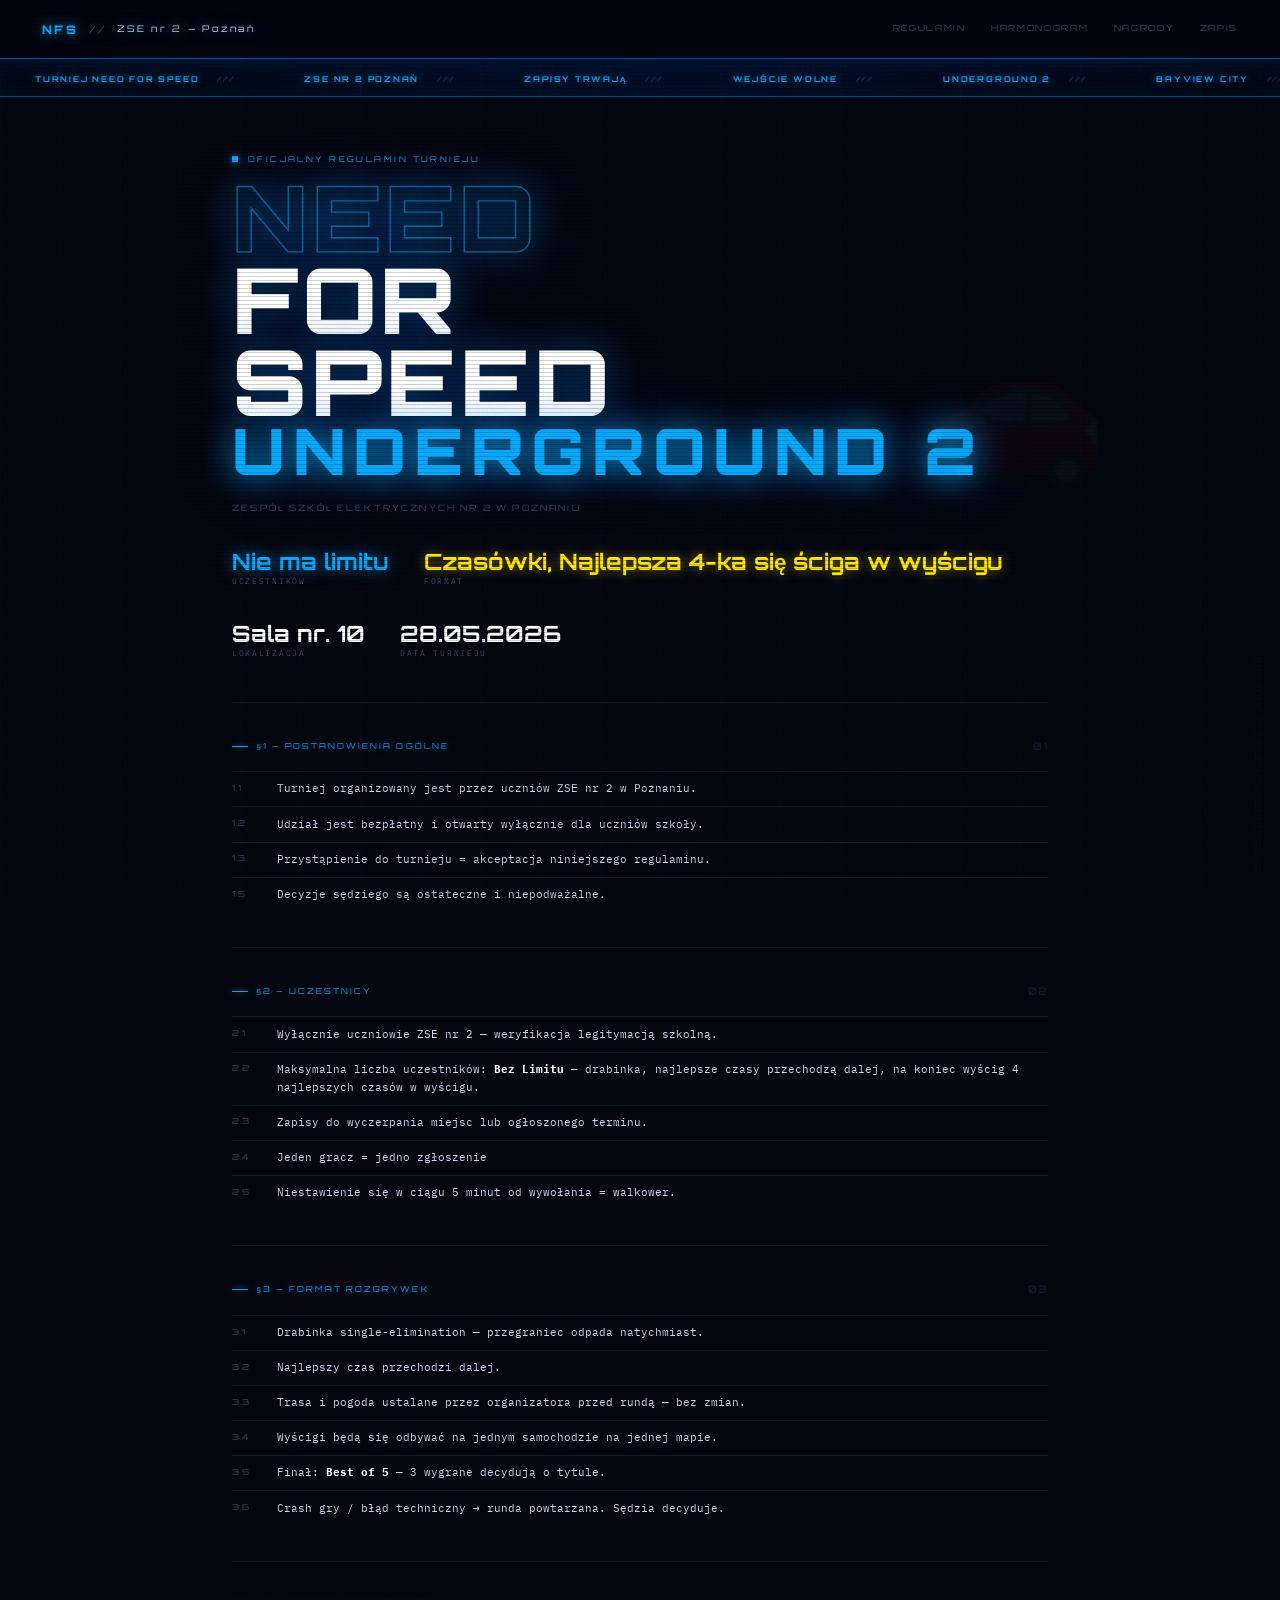
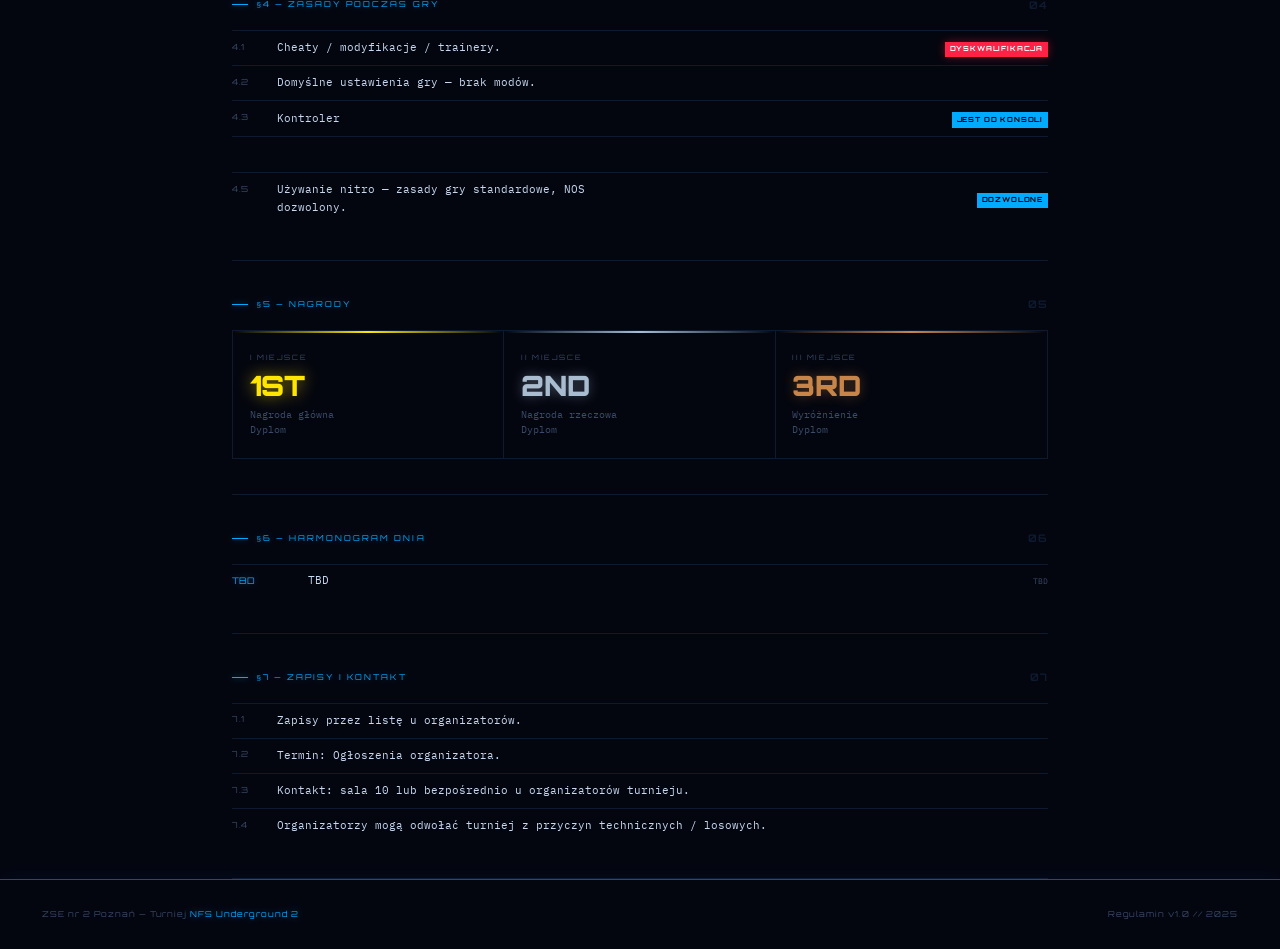
==== commit ffbeddb8: "update regulaminNFS.html" ====
--- a/regulaminNFS.html
+++ b/regulaminNFS.html
@@ -536,7 +536,7 @@
       <div class="prize fade-row" style="--prize-color:var(--yellow)">
         <p class="prize-place">I miejsce</p>
         <p class="prize-val gold">1ST</p>
-        <p class="prize-desc">Nagroda główna<br>Dyplom + wieczna chwała<br>w annałach ZSE2</p>
+        <p class="prize-desc">Nagroda główna<br>Dyplom</p>
       </div>
       <div class="prize fade-row" style="--prize-color:#aabdd0">
         <p class="prize-place">II miejsce</p>
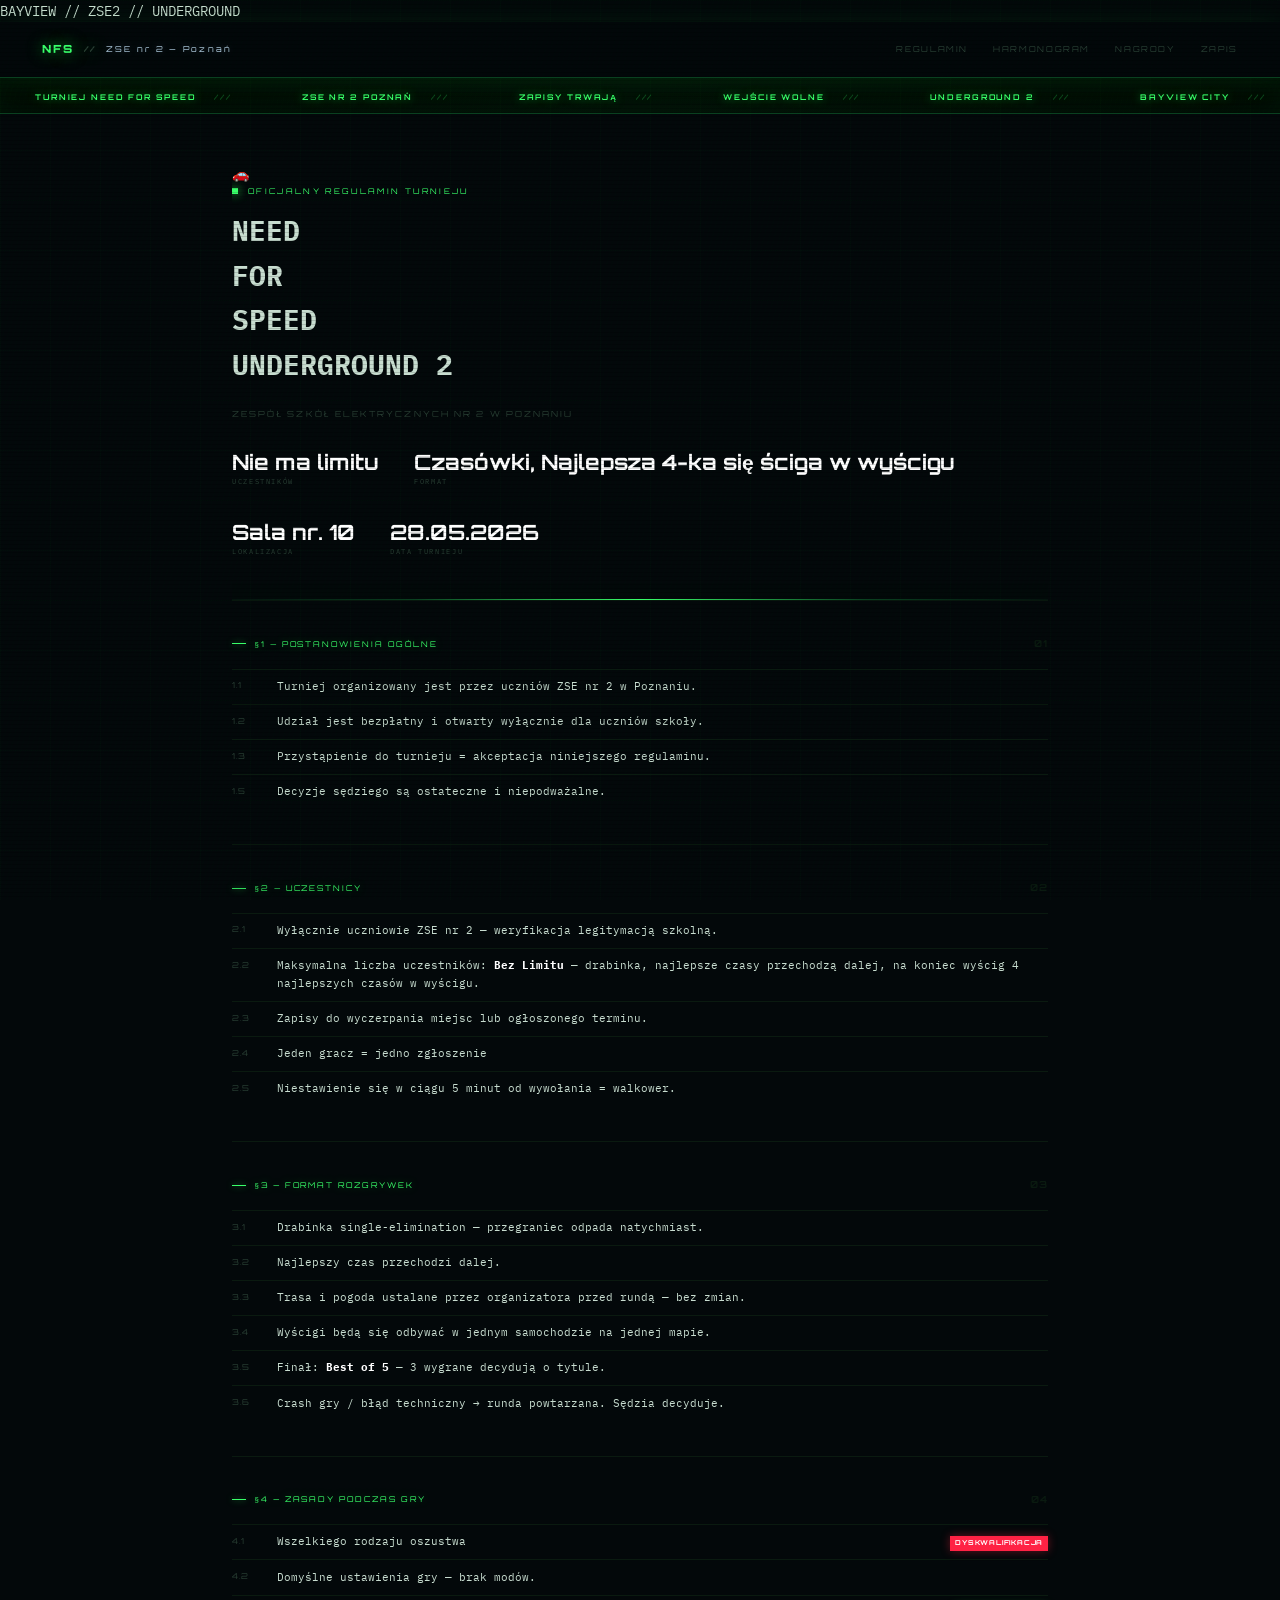
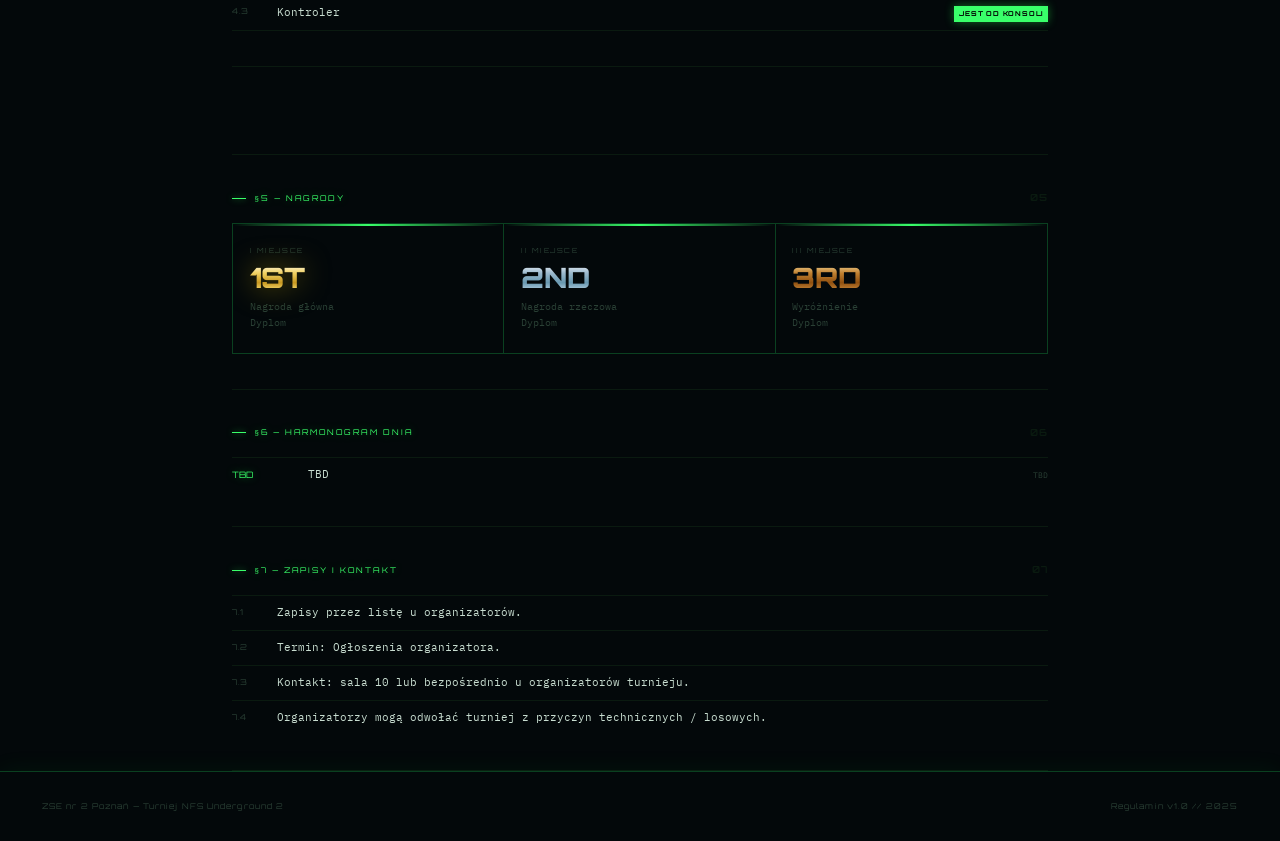
==== commit b9c91f20: "nowa szata graficzna" ====
--- a/regulaminNFS.html
+++ b/regulaminNFS.html
@@ -6,300 +6,366 @@
 <title>NFS UNDERGROUND 2 — TURNIEJ ZSE2</title>
 <style>
 @import url('https://fonts.googleapis.com/css2?family=Orbitron:wght@400;700;900&family=IBM+Plex+Mono:ital,wght@0,400;0,700;1,400&display=swap');
-
+ 
 :root {
-  --bg: #04060f;
-  --bg2: #080c1a;
-  --blue: #00aaff;
-  --blue-dim: #0055aa;
-  --blue-glow: rgba(0,170,255,0.18);
-  --purple: #7b2fff;
-  --yellow: #ffe600;
-  --fg: #c8d8f0;
-  --muted: #3a4a6a;
-  --border: #0d1a30;
-  --neon: #00cfff;
-  --red: #ff2244;
-  --panel: #060b18;
-}
-
+  --bg:      #03080a;
+  --bg2:     #060f0d;
+  --green:   #39ff6a;
+  --green2:  #1adc47;
+  --green-dim:#0a4020;
+  --green-glow: rgba(40,255,80,0.15);
+  --gold:    #d4a017;
+  --gold2:   #f0c040;
+  --chrome:  #b8d4e8;
+  --chrome2: #e0f0ff;
+  --fg:      #c8ddd0;
+  --muted:   #2a4035;
+  --border:  #0a1a10;
+  --red:     #ff2244;
+  --panel:   #040d08;
+  --sky:     #0a1520;
+}
+ 
 *,*::before,*::after{box-sizing:border-box;margin:0;padding:0}
 html{font-size:14px;scroll-behavior:smooth}
-
+ 
 /* SCANLINES */
 body::before{
   content:'';position:fixed;inset:0;
-  background:repeating-linear-gradient(0deg,transparent,transparent 3px,rgba(0,0,0,0.18) 3px,rgba(0,0,0,0.18) 4px);
+  background:repeating-linear-gradient(
+    0deg,transparent,transparent 3px,
+    rgba(0,0,0,0.14) 3px,rgba(0,0,0,0.14) 4px
+  );
   pointer-events:none;z-index:999;
 }
-
-/* RAIN OVERLAY */
+ 
+/* RAIN STREAKS */
 body::after{
   content:'';position:fixed;inset:0;
   background:repeating-linear-gradient(
-    100deg,
-    transparent 0px,
-    transparent 3px,
-    rgba(0,150,255,0.015) 3px,
-    rgba(0,150,255,0.015) 4px
+    105deg,
+    transparent 0px,transparent 4px,
+    rgba(0,200,60,0.012) 4px,rgba(0,200,60,0.012) 5px
   );
-  pointer-events:none;z-index:998;animation:rainMove 1.2s linear infinite;
-}
-@keyframes rainMove{0%{background-position:0 0}100%{background-position:-80px 200px}}
-
+  pointer-events:none;z-index:998;
+  animation:rainMove 1s linear infinite;
+}
+@keyframes rainMove{0%{background-position:0 0}100%{background-position:-60px 160px}}
+ 
 body{
   background:var(--bg);
   color:var(--fg);
   font-family:'IBM Plex Mono',monospace;
-  line-height:1.6;
-  min-height:100vh;
-  cursor:crosshair;
-  overflow-x:hidden;
-}
-
-/* GRID BG */
+  line-height:1.6;min-height:100vh;
+  cursor:crosshair;overflow-x:hidden;
+}
+ 
+/* CITY GRID BG */
 .grid-bg{
   position:fixed;inset:0;
   background-image:
-    linear-gradient(rgba(0,100,255,0.03) 1px,transparent 1px),
-    linear-gradient(90deg,rgba(0,100,255,0.03) 1px,transparent 1px);
-  background-size:60px 60px;
+    linear-gradient(rgba(30,200,60,0.025) 1px,transparent 1px),
+    linear-gradient(90deg,rgba(30,200,60,0.025) 1px,transparent 1px);
+  background-size:50px 50px;
   pointer-events:none;z-index:0;
 }
-
-/* HEADER */
+ 
+/* CITY GLOW at bottom */
+.city-glow{
+  position:fixed;bottom:0;left:0;right:0;height:35vh;
+  background:radial-gradient(ellipse 80% 60% at 50% 100%,
+    rgba(20,160,60,0.08) 0%,transparent 70%);
+  pointer-events:none;z-index:0;
+}
+ 
+/* ── HEADER ── */
 header{
-  border-bottom:1px solid var(--blue-dim);
-  padding:1.4rem 3rem;
-  display:flex;
-  justify-content:space-between;
-  align-items:center;
+  border-bottom:1px solid var(--green-dim);
+  padding:1.3rem 3rem;
+  display:flex;justify-content:space-between;align-items:center;
   position:sticky;top:0;
-  background:rgba(4,6,15,0.92);
-  backdrop-filter:blur(12px);
+  background:rgba(3,8,10,0.94);
+  backdrop-filter:blur(14px);
   z-index:100;
-  box-shadow:0 1px 30px rgba(0,100,255,0.12);
-}
-
+  box-shadow:0 1px 30px rgba(30,200,60,0.1);
+}
+ 
 .logo{
   font-family:'Orbitron',sans-serif;
-  font-size:0.85rem;
-  font-weight:900;
-  letter-spacing:0.2em;
+  font-size:0.8rem;font-weight:900;
+  letter-spacing:0.18em;
   text-decoration:none;
-  color:var(--blue);
-  text-shadow:0 0 14px rgba(0,180,255,0.7);
-  display:flex;align-items:center;gap:0.8rem;
-}
-.logo .slash{color:var(--muted);font-weight:400}
-.logo .school{color:var(--fg);font-size:0.65rem;letter-spacing:0.3em;font-weight:400}
-
+  color:var(--green);
+  text-shadow:0 0 16px rgba(40,255,80,0.7),0 0 40px rgba(20,200,50,0.3);
+  display:flex;align-items:center;gap:0.7rem;
+}
+.logo .slash{color:var(--muted);font-size:0.6rem}
+.logo .school{
+  color:var(--chrome);font-size:0.58rem;
+  letter-spacing:0.28em;font-weight:400;
+  text-shadow:0 0 8px rgba(180,220,240,0.3);
+}
+ 
 nav{display:flex;gap:1.8rem}
 nav a{
-  font-size:0.6rem;letter-spacing:0.2em;text-transform:uppercase;
+  font-size:0.58rem;letter-spacing:0.2em;text-transform:uppercase;
   text-decoration:none;color:var(--muted);
   transition:color 0.15s,text-shadow 0.15s;
   font-family:'Orbitron',sans-serif;
 }
-nav a:hover{color:var(--blue);text-shadow:0 0 10px rgba(0,180,255,0.6)}
-
-/* MARQUEE */
+nav a:hover{color:var(--green);text-shadow:0 0 10px rgba(40,255,80,0.6)}
+ 
+/* ── MARQUEE ── */
 .marquee-wrap{
   overflow:hidden;
-  border-bottom:1px solid var(--blue-dim);
-  background:linear-gradient(90deg,#00070f,#000d1f,#00070f);
-  padding:0.5rem 0;
-  box-shadow:inset 0 0 30px rgba(0,100,255,0.08);
+  border-bottom:1px solid var(--green-dim);
+  background:linear-gradient(90deg,#010a04,#030f07,#010a04);
+  padding:0.45rem 0;
+  box-shadow:inset 0 0 30px rgba(20,200,60,0.06);
 }
 .marquee-track{
   display:inline-flex;white-space:nowrap;
-  animation:scroll 24s linear infinite;
+  animation:scroll 22s linear infinite;
 }
 .marquee-track span{
-  font-size:0.58rem;letter-spacing:0.22em;text-transform:uppercase;
-  color:var(--blue);font-weight:700;padding:0 2.5rem;
-  font-family:'Orbitron',sans-serif;
-  text-shadow:0 0 8px rgba(0,180,255,0.5);
-}
-.marquee-track span::after{content:' ///';opacity:0.3;margin-left:1rem}
+  font-size:0.56rem;letter-spacing:0.24em;text-transform:uppercase;
+  color:var(--green);font-weight:700;padding:0 2.5rem;
+  font-family:'Orbitron',sans-serif;
+  text-shadow:0 0 8px rgba(40,255,80,0.5);
+}
+.marquee-track span.gold-item{color:var(--gold2);text-shadow:0 0 8px rgba(220,180,0,0.5)}
+.marquee-track span::after{content:' ///';opacity:0.25;margin-left:1rem}
 @keyframes scroll{0%{transform:translateX(0)}100%{transform:translateX(-50%)}}
-
-/* MAIN */
+ 
+/* ── MAIN ── */
 main{max-width:900px;margin:0 auto;padding:0 3rem;position:relative;z-index:1}
-
-/* HERO */
+ 
+/* ── HERO ── */
 .hero{
-  padding:4rem 0 3rem;
+  padding:3.5rem 0 3rem;
   border-bottom:1px solid var(--border);
-  position:relative;
-}
-
-/* BIG CAR SILHOUETTE */
-.hero-deco{
-  position:absolute;right:-60px;top:50%;transform:translateY(-50%);
-  font-size:11rem;line-height:1;
-  opacity:0.04;
-  pointer-events:none;
-  filter:blur(1px);
-  user-select:none;
-}
-
+  position:relative;overflow:hidden;
+}
+ 
+/* neon ground reflection */
+.hero::after{
+  content:'';
+  position:absolute;bottom:0;left:-3rem;right:-3rem;height:1px;
+  background:linear-gradient(90deg,transparent,var(--green-dim),var(--green),var(--green-dim),transparent);
+  box-shadow:0 0 20px rgba(40,255,80,0.25);
+}
+ 
 .hero-eyebrow{
-  font-size:0.58rem;letter-spacing:0.3em;text-transform:uppercase;
-  color:var(--blue);margin-bottom:0.8rem;
+  font-size:0.56rem;letter-spacing:0.3em;text-transform:uppercase;
+  color:var(--green);margin-bottom:0.8rem;
   font-family:'Orbitron',sans-serif;
   display:flex;align-items:center;gap:0.7rem;
 }
 .hero-eyebrow::before{
   content:'';display:inline-block;width:6px;height:6px;
-  background:var(--blue);
-  box-shadow:0 0 8px rgba(0,180,255,0.8);
-  animation:pulse 1s ease-in-out infinite;
-}
-@keyframes pulse{0%,100%{opacity:1;box-shadow:0 0 8px rgba(0,180,255,0.8)}50%{opacity:0.3;box-shadow:none}}
-
-.hero h1{
+  background:var(--green);
+  box-shadow:0 0 10px rgba(40,255,80,0.9);
+  animation:blink 1s ease-in-out infinite;
+}
+@keyframes blink{0%,100%{opacity:1;box-shadow:0 0 10px rgba(40,255,80,0.9)}50%{opacity:0.2;box-shadow:none}}
+ 
+/* CHROME LOGO STYLE */
+.hero-logo{
+  margin-bottom:0.8rem;
+  position:relative;
+}
+.hero-logo .nfs-small{
+  font-family:'Orbitron',sans-serif;
+  font-size:0.65rem;letter-spacing:0.35em;font-weight:400;
+  color:var(--chrome);
+  text-shadow:0 0 8px rgba(180,220,240,0.4);
+  display:block;margin-bottom:0.2rem;
+}
+.hero-logo h1{
   font-family:'Orbitron',sans-serif;
   font-weight:900;
-  font-size:clamp(3rem,9vw,6.5rem);
-  line-height:0.9;
-  letter-spacing:0.04em;
-  margin-bottom:0.15em;
-  color:#fff;
-  text-shadow:0 0 40px rgba(0,150,255,0.4),0 0 80px rgba(0,100,255,0.15);
-}
-.hero h1 .outline{
-  -webkit-text-stroke:1.5px rgba(0,180,255,0.5);
-  color:transparent;
-}
-.hero h1 .u2{
-  color:var(--blue);
-  text-shadow:0 0 30px rgba(0,180,255,0.9),0 0 60px rgba(0,100,255,0.4);
-  font-size:0.7em;
-  display:block;
-  letter-spacing:0.12em;
-}
-
+  font-size:clamp(2.8rem,8vw,5.5rem);
+  line-height:0.88;
+  letter-spacing:0.06em;
+  color:var(--chrome2);
+  /* chrome gradient text */
+  background:linear-gradient(180deg,
+    #ffffff 0%,
+    #c8e0f0 20%,
+    #7aaecc 40%,
+    #4888aa 55%,
+    #8ab8d0 70%,
+    #ddeeff 85%,
+    #a0c8e0 100%
+  );
+  -webkit-background-clip:text;
+  -webkit-text-fill-color:transparent;
+  background-clip:text;
+  filter:drop-shadow(0 0 20px rgba(100,200,255,0.3));
+}
+.hero-logo .u2-line{
+  font-family:'Orbitron',sans-serif;
+  font-weight:900;
+  font-size:clamp(3.5rem,11vw,7.5rem);
+  line-height:0.85;
+  letter-spacing:0.08em;
+  /* gold/chrome "2" */
+  background:linear-gradient(180deg,
+    #fff8e0 0%,
+    #f0d060 15%,
+    #c89820 35%,
+    #a07010 50%,
+    #d4a830 65%,
+    #ffe880 80%,
+    #c8a030 100%
+  );
+  -webkit-background-clip:text;
+  -webkit-text-fill-color:transparent;
+  background-clip:text;
+  filter:drop-shadow(0 0 25px rgba(220,180,0,0.5));
+  display:inline-block;
+}
+ 
 .hero-sub{
-  font-size:0.62rem;letter-spacing:0.25em;text-transform:uppercase;
-  color:var(--muted);margin:1.5rem 0 2.5rem;
-  font-family:'Orbitron',sans-serif;
-}
-
+  font-size:0.6rem;letter-spacing:0.25em;text-transform:uppercase;
+  color:var(--muted);margin:1.4rem 0 2.2rem;
+  font-family:'Orbitron',sans-serif;
+}
+ 
 .meta-row{display:flex;gap:2.5rem;flex-wrap:wrap}
 .meta-item{display:flex;flex-direction:column;gap:0.2rem}
 .meta-val{
   font-family:'Orbitron',sans-serif;
-  font-size:1.6rem;font-weight:700;line-height:1;
+  font-size:1.5rem;font-weight:700;line-height:1;
   color:#fff;
 }
-.meta-val.blue{color:var(--blue);text-shadow:0 0 16px rgba(0,180,255,0.7)}
-.meta-val.yellow{color:var(--yellow);text-shadow:0 0 12px rgba(255,230,0,0.5)}
-.meta-label{font-size:0.55rem;letter-spacing:0.22em;text-transform:uppercase;color:var(--muted)}
-
-/* SECTION */
+.meta-val.green{
+  color:var(--green);
+  text-shadow:0 0 16px rgba(40,255,80,0.7);
+}
+.meta-val.gold{
+  color:var(--gold2);
+  text-shadow:0 0 12px rgba(220,180,0,0.6);
+}
+.meta-label{font-size:0.53rem;letter-spacing:0.22em;text-transform:uppercase;color:var(--muted)}
+ 
+/* ── SECTIONS ── */
 section{padding:2.5rem 0;border-bottom:1px solid var(--border)}
-
+ 
 .section-header{
   display:flex;justify-content:space-between;align-items:center;
   margin-bottom:1.2rem;
 }
 .section-title{
   font-family:'Orbitron',sans-serif;
-  font-size:0.58rem;letter-spacing:0.25em;text-transform:uppercase;
-  color:var(--blue);text-shadow:0 0 8px rgba(0,180,255,0.4);
+  font-size:0.56rem;letter-spacing:0.25em;text-transform:uppercase;
+  color:var(--green);
+  text-shadow:0 0 8px rgba(40,255,80,0.35);
   display:flex;align-items:center;gap:0.6rem;
 }
 .section-title::before{
   content:'';display:inline-block;
-  width:16px;height:1px;background:var(--blue);
-  box-shadow:0 0 6px rgba(0,180,255,0.6);
+  width:14px;height:1px;
+  background:var(--green);
+  box-shadow:0 0 6px rgba(40,255,80,0.6);
 }
 .section-num{
   font-family:'Orbitron',sans-serif;
-  font-size:0.75rem;font-weight:700;
+  font-size:0.7rem;font-weight:700;
   color:var(--border);letter-spacing:0.1em;
 }
-
-/* TABLE */
+ 
+/* ── TABLE ── */
 .list-table{width:100%;border-collapse:collapse}
 .list-table tr{
   border-top:1px solid var(--border);
   transition:background 0.08s,box-shadow 0.08s;
 }
 .list-table tr:hover{
-  background:rgba(0,100,255,0.06);
-  box-shadow:inset 3px 0 0 var(--blue);
+  background:rgba(30,200,60,0.05);
+  box-shadow:inset 3px 0 0 var(--green);
 }
 .list-table td{
-  padding:0.58rem 0;font-size:0.8rem;vertical-align:middle;
+  padding:0.58rem 0;font-size:0.8rem;
+  vertical-align:middle;
   transition:color 0.08s;color:var(--fg);
 }
 .list-table td.num{
   color:var(--muted);width:45px;
-  font-size:0.6rem;letter-spacing:0.08em;
+  font-size:0.58rem;letter-spacing:0.08em;
   padding-right:1rem;vertical-align:top;padding-top:0.7rem;
   font-family:'Orbitron',sans-serif;
 }
 .list-table td.right{text-align:right;padding-left:1rem;white-space:nowrap}
-.list-table tr:hover .num{color:var(--blue)}
-
+.list-table tr:hover .num{color:var(--green)}
+ 
 /* BADGES */
 .ok{
   font-family:'Orbitron',sans-serif;
-  font-size:0.5rem;letter-spacing:0.12em;text-transform:uppercase;
-  background:var(--blue);color:#000;font-weight:700;
-  padding:0.2em 0.7em;display:inline-block;line-height:1.8;
+  font-size:0.48rem;letter-spacing:0.12em;text-transform:uppercase;
+  background:var(--green);color:#000;font-weight:700;
+  padding:0.2em 0.7em;display:inline-block;line-height:1.9;
+  box-shadow:0 0 10px rgba(40,255,80,0.4);
 }
 .no{
   font-family:'Orbitron',sans-serif;
-  font-size:0.5rem;letter-spacing:0.12em;text-transform:uppercase;
+  font-size:0.48rem;letter-spacing:0.12em;text-transform:uppercase;
   border:1px solid var(--red);color:var(--red);
-  padding:0.2em 0.7em;display:inline-block;line-height:1.8;
+  padding:0.2em 0.7em;display:inline-block;line-height:1.9;
   text-shadow:0 0 8px rgba(255,30,60,0.4);
 }
 .dis{
   font-family:'Orbitron',sans-serif;
-  font-size:0.5rem;letter-spacing:0.12em;text-transform:uppercase;
+  font-size:0.48rem;letter-spacing:0.12em;text-transform:uppercase;
   background:var(--red);color:#fff;font-weight:700;
-  padding:0.2em 0.7em;display:inline-block;line-height:1.8;
+  padding:0.2em 0.7em;display:inline-block;line-height:1.9;
   box-shadow:0 0 10px rgba(255,30,60,0.4);
 }
-
-/* PRIZES */
+ 
+/* ── PRIZES ── */
 .prizes{
   display:grid;grid-template-columns:repeat(3,1fr);
-  border:1px solid var(--border);
-  margin-top:0;
+  border:1px solid var(--green-dim);
 }
 .prize{
   padding:1.5rem 1.2rem;
-  border-right:1px solid var(--border);
-  transition:background 0.1s;
-  position:relative;overflow:hidden;
+  border-right:1px solid var(--green-dim);
+  transition:background 0.1s;position:relative;overflow:hidden;
 }
 .prize::before{
   content:'';position:absolute;top:0;left:0;right:0;height:2px;
-  background:linear-gradient(90deg,transparent,var(--prize-color,var(--blue)),transparent);
+  background:linear-gradient(90deg,transparent,var(--pc,var(--green)),transparent);
 }
 .prize:last-child{border-right:none}
-.prize:hover{background:rgba(0,100,255,0.05)}
+.prize:hover{background:rgba(30,200,60,0.04)}
 .prize-place{
   font-family:'Orbitron',sans-serif;
-  font-size:0.52rem;letter-spacing:0.22em;text-transform:uppercase;
+  font-size:0.5rem;letter-spacing:0.22em;text-transform:uppercase;
   color:var(--muted);margin-bottom:0.6rem;
 }
 .prize-val{
   font-family:'Orbitron',sans-serif;
-  font-size:2rem;line-height:1;font-weight:900;
-  margin-bottom:0.5rem;
-}
-.prize-val.gold{color:var(--yellow);text-shadow:0 0 16px rgba(255,220,0,0.6);--prize-color:var(--yellow)}
-.prize-val.silver{color:#aabdd0;text-shadow:0 0 12px rgba(170,190,220,0.4)}
-.prize-val.bronze{color:#c8854a;text-shadow:0 0 12px rgba(200,130,70,0.4)}
-.prize-desc{font-size:0.68rem;color:var(--muted);line-height:1.6}
-
-/* TIMELINE */
+  font-size:2rem;line-height:1;font-weight:900;margin-bottom:0.5rem;
+}
+.prize-val.gold{
+  background:linear-gradient(180deg,#fff8e0,#f0d060,#c89820,#ffe880);
+  -webkit-background-clip:text;-webkit-text-fill-color:transparent;background-clip:text;
+  filter:drop-shadow(0 0 14px rgba(220,180,0,0.5));
+  --pc:var(--gold2);
+}
+.prize-val.silver{
+  background:linear-gradient(180deg,#eaf0f8,#9ab8cc,#6898b0,#c0d8e8);
+  -webkit-background-clip:text;-webkit-text-fill-color:transparent;background-clip:text;
+  --pc:#9ab8cc;
+}
+.prize-val.bronze{
+  background:linear-gradient(180deg,#f0d090,#c08030,#905010,#d09040);
+  -webkit-background-clip:text;-webkit-text-fill-color:transparent;background-clip:text;
+  --pc:#c08030;
+}
+.prize-desc{font-size:0.68rem;color:var(--muted);line-height:1.7}
+ 
+/* ── TIMELINE ── */
 .timeline{display:flex;flex-direction:column}
 .tl-row{
   display:flex;align-items:baseline;gap:1.5rem;
@@ -307,68 +373,61 @@
   transition:background 0.08s,box-shadow 0.08s;
 }
 .tl-row:hover{
-  background:rgba(0,100,255,0.05);
-  box-shadow:inset 3px 0 0 var(--blue);
+  background:rgba(30,200,60,0.04);
+  box-shadow:inset 3px 0 0 var(--green);
 }
 .tl-time{
   font-family:'Orbitron',sans-serif;
-  font-size:0.65rem;color:var(--blue);
+  font-size:0.63rem;color:var(--green);
   width:55px;flex-shrink:0;
-  text-shadow:0 0 8px rgba(0,180,255,0.4);
+  text-shadow:0 0 8px rgba(40,255,80,0.4);
 }
 .tl-title{font-size:0.8rem;color:var(--fg);flex:1}
 .tl-row.final .tl-title{
-  color:var(--yellow);font-weight:700;
-  font-family:'Orbitron',sans-serif;font-size:0.7rem;letter-spacing:0.08em;
-  text-shadow:0 0 12px rgba(255,220,0,0.4);
+  font-family:'Orbitron',sans-serif;font-size:0.68rem;font-weight:700;
+  letter-spacing:0.08em;
+  background:linear-gradient(90deg,var(--gold2),var(--green),var(--gold2));
+  -webkit-background-clip:text;-webkit-text-fill-color:transparent;background-clip:text;
+  filter:drop-shadow(0 0 8px rgba(220,180,0,0.4));
 }
 .tl-note{font-size:0.6rem;color:var(--muted)}
-
-/* NEON DIVIDER */
-.neon-div{
-  height:1px;
-  background:linear-gradient(90deg,transparent,var(--blue-dim),var(--blue),var(--blue-dim),transparent);
-  box-shadow:0 0 12px rgba(0,180,255,0.3);
-  margin:0;
-}
-
-/* SCROLL REVEAL */
+ 
+/* ── SCROLL REVEAL ── */
 .fade-row{
   opacity:0;transform:translateY(18px);
   transition:opacity 0.44s cubic-bezier(0.22,1,0.36,1),
              transform 0.44s cubic-bezier(0.22,1,0.36,1);
 }
 .fade-row.visible{opacity:1;transform:translateY(0)}
-
-/* FOOTER */
+ 
+/* ── FOOTER ── */
 footer{
   padding:2rem 3rem;
   display:flex;justify-content:space-between;align-items:center;
-  border-top:1px solid var(--blue-dim);
-  box-shadow:0 -1px 20px rgba(0,100,255,0.08);
+  border-top:1px solid var(--green-dim);
+  box-shadow:0 -1px 24px rgba(30,200,60,0.07);
   position:relative;z-index:1;
 }
-footer p{font-size:0.58rem;color:var(--muted);letter-spacing:0.12em;font-family:'Orbitron',sans-serif}
-footer .blue{color:var(--blue);text-shadow:0 0 8px rgba(0,180,255,0.5)}
-
+footer p{font-size:0.56rem;color:var(--muted);letter-spacing:0.14em;font-family:'Orbitron',sans-serif}
+footer .green{color:var(--green);text-shadow:0 0 8px rgba(40,255,80,0.5)}
+footer .gold{color:var(--gold2)}
+ 
 /* WATERMARK */
-.watermark{
+.wm{
   position:fixed;bottom:2rem;right:2rem;
-  font-family:'Orbitron',sans-serif;font-size:0.5rem;
-  letter-spacing:0.3em;color:rgba(0,100,255,0.08);
+  font-family:'Orbitron',sans-serif;font-size:0.45rem;
+  letter-spacing:0.3em;color:rgba(40,180,60,0.07);
   pointer-events:none;z-index:0;
   transform:rotate(90deg);transform-origin:right bottom;
 }
-
+ 
 @media(max-width:640px){
   header{padding:1.2rem 1.5rem;flex-direction:column;gap:0.8rem}
   main{padding:0 1.5rem}
   footer{padding:1.5rem;flex-direction:column;gap:0.5rem}
   .prizes{grid-template-columns:1fr}
-  .prize{border-right:none;border-bottom:1px solid var(--border)}
+  .prize{border-right:none;border-bottom:1px solid var(--green-dim)}
   nav{gap:1rem}
-  .hero h1{font-size:clamp(2.5rem,12vw,4rem)}
-  .hero-deco{display:none}
 }
 </style>
 </head>
@@ -482,7 +541,7 @@
         <tr class="fade-row"><td class="num">3.1</td><td>Drabinka single-elimination — przegraniec odpada natychmiast.</td></tr>
         <tr class="fade-row"><td class="num">3.2</td><td>Najlepszy czas przechodzi dalej.</td></tr>
         <tr class="fade-row"><td class="num">3.3</td><td>Trasa i pogoda ustalane przez organizatora przed rundą — bez zmian.</td></tr>
-        <tr class="fade-row"><td class="num">3.4</td><td>Wyścigi będą się odbywać na jednym samochodzie na jednej mapie.</td></tr>
+        <tr class="fade-row"><td class="num">3.4</td><td>Wyścigi będą się odbywać w jednym samochodzie na jednej mapie.</td></tr>
         <tr class="fade-row"><td class="num">3.5</td><td>Finał: <strong style="color:#fff">Best of 5</strong> — 3 wygrane decydują o tytule.</td></tr>
         <tr class="fade-row"><td class="num">3.6</td><td>Crash gry / błąd techniczny → runda powtarzana. Sędzia decyduje.</td></tr>
       </tbody>
@@ -499,7 +558,7 @@
       <tbody>
         <tr class="fade-row">
           <td class="num">4.1</td>
-          <td>Cheaty / modyfikacje / trainery.</td>
+          <td>Wszelkiego rodzaju oszustwa</td>
           <td class="right"><span class="dis">Dyskwalifikacja</span></td>
         </tr>
         <tr class="fade-row">
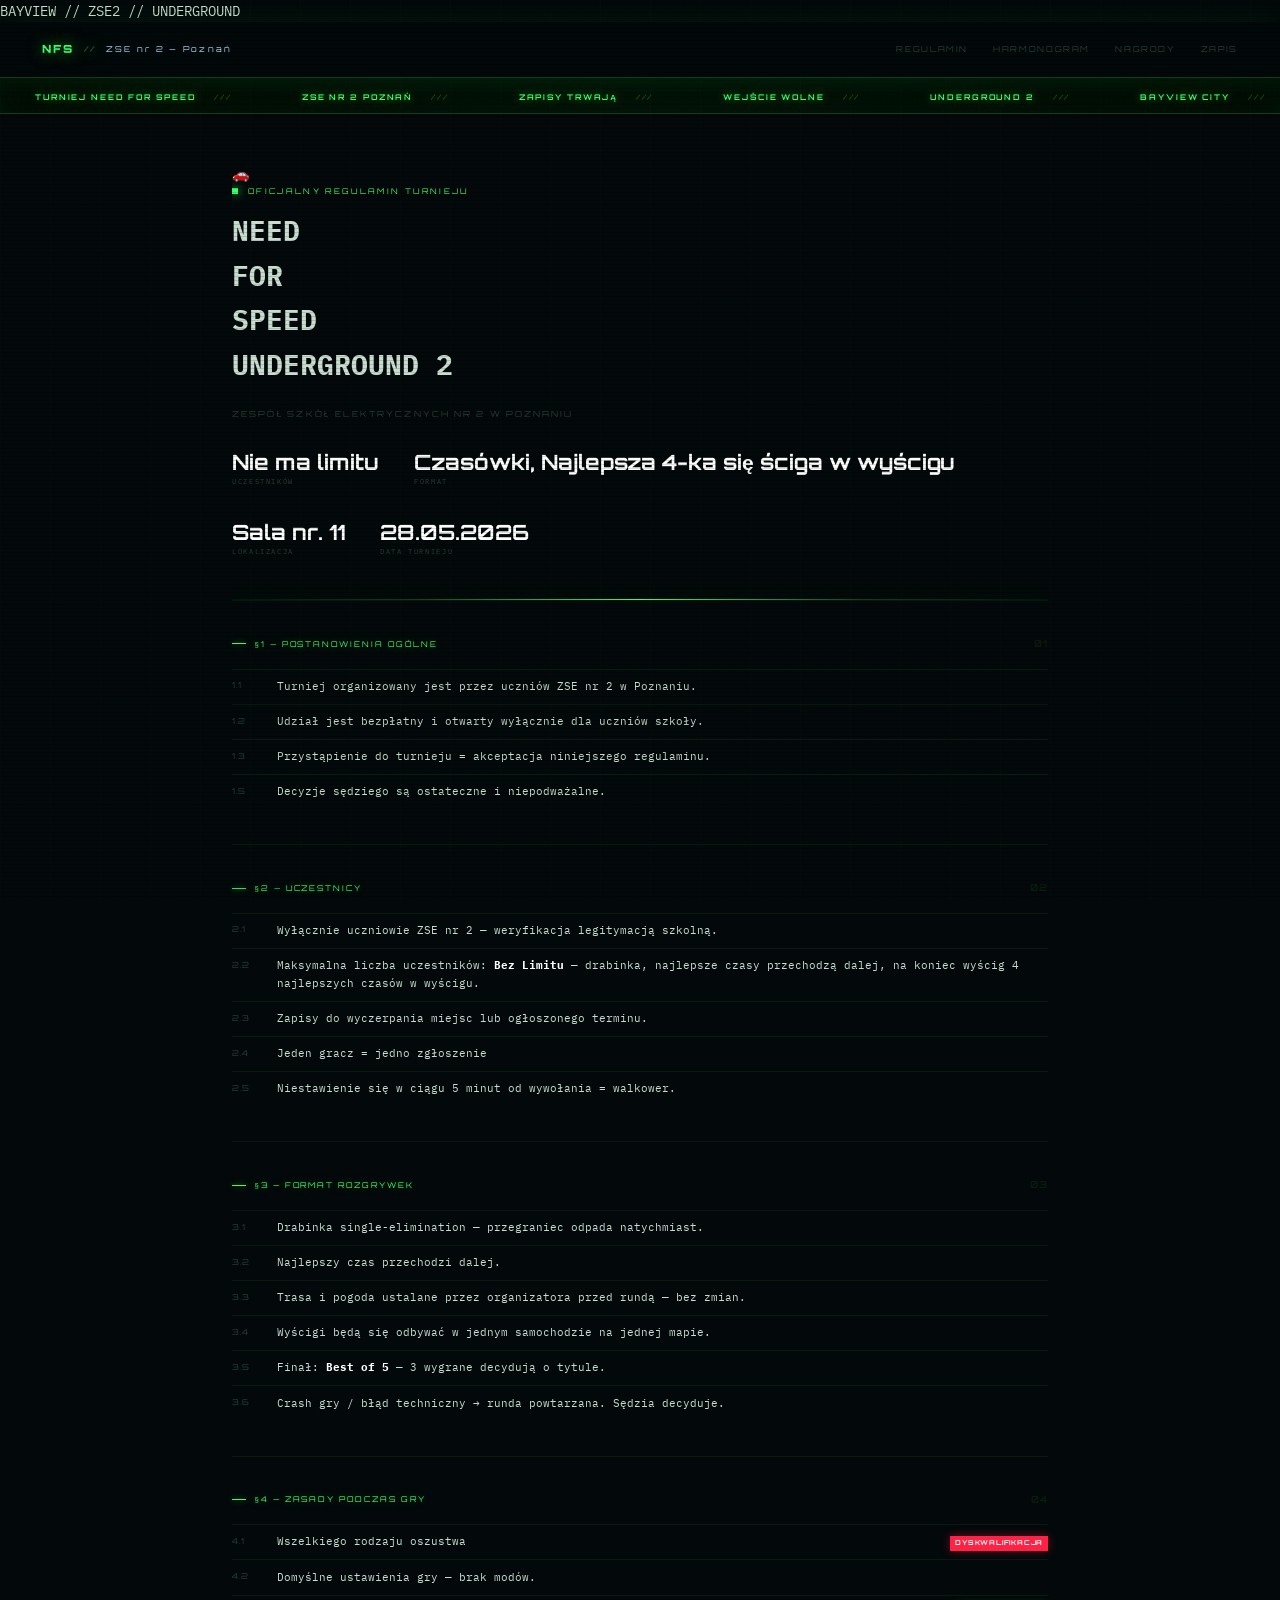
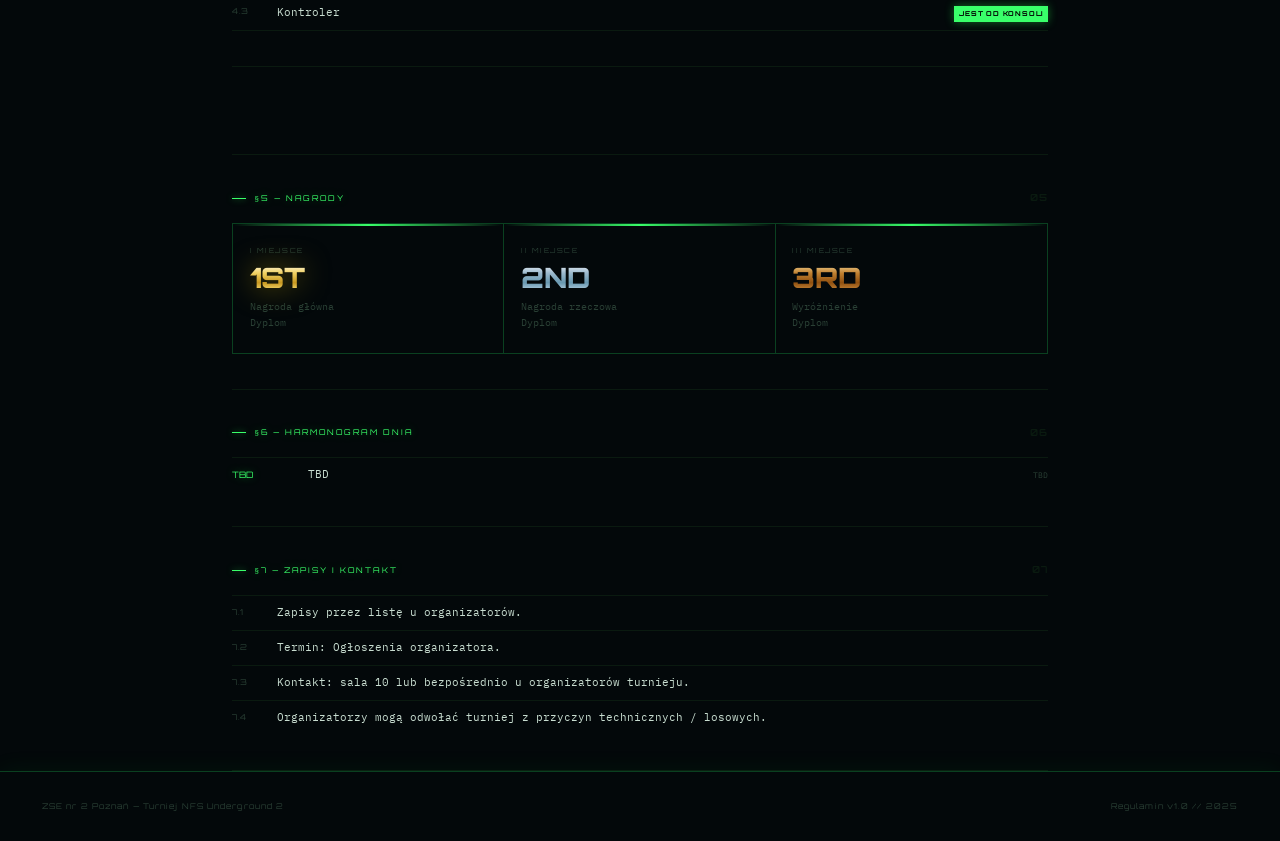
==== commit 36d8e5b5: "sala" ====
--- a/regulaminNFS.html
+++ b/regulaminNFS.html
@@ -487,7 +487,7 @@
         <span class="meta-label">Format</span>
       </div>
       <div class="meta-item fade-row">
-        <span class="meta-val">Sala nr. 10</span>
+        <span class="meta-val">Sala nr. 11</span>
         <span class="meta-label">Lokalizacja</span>
       </div>
       <div class="meta-item fade-row">
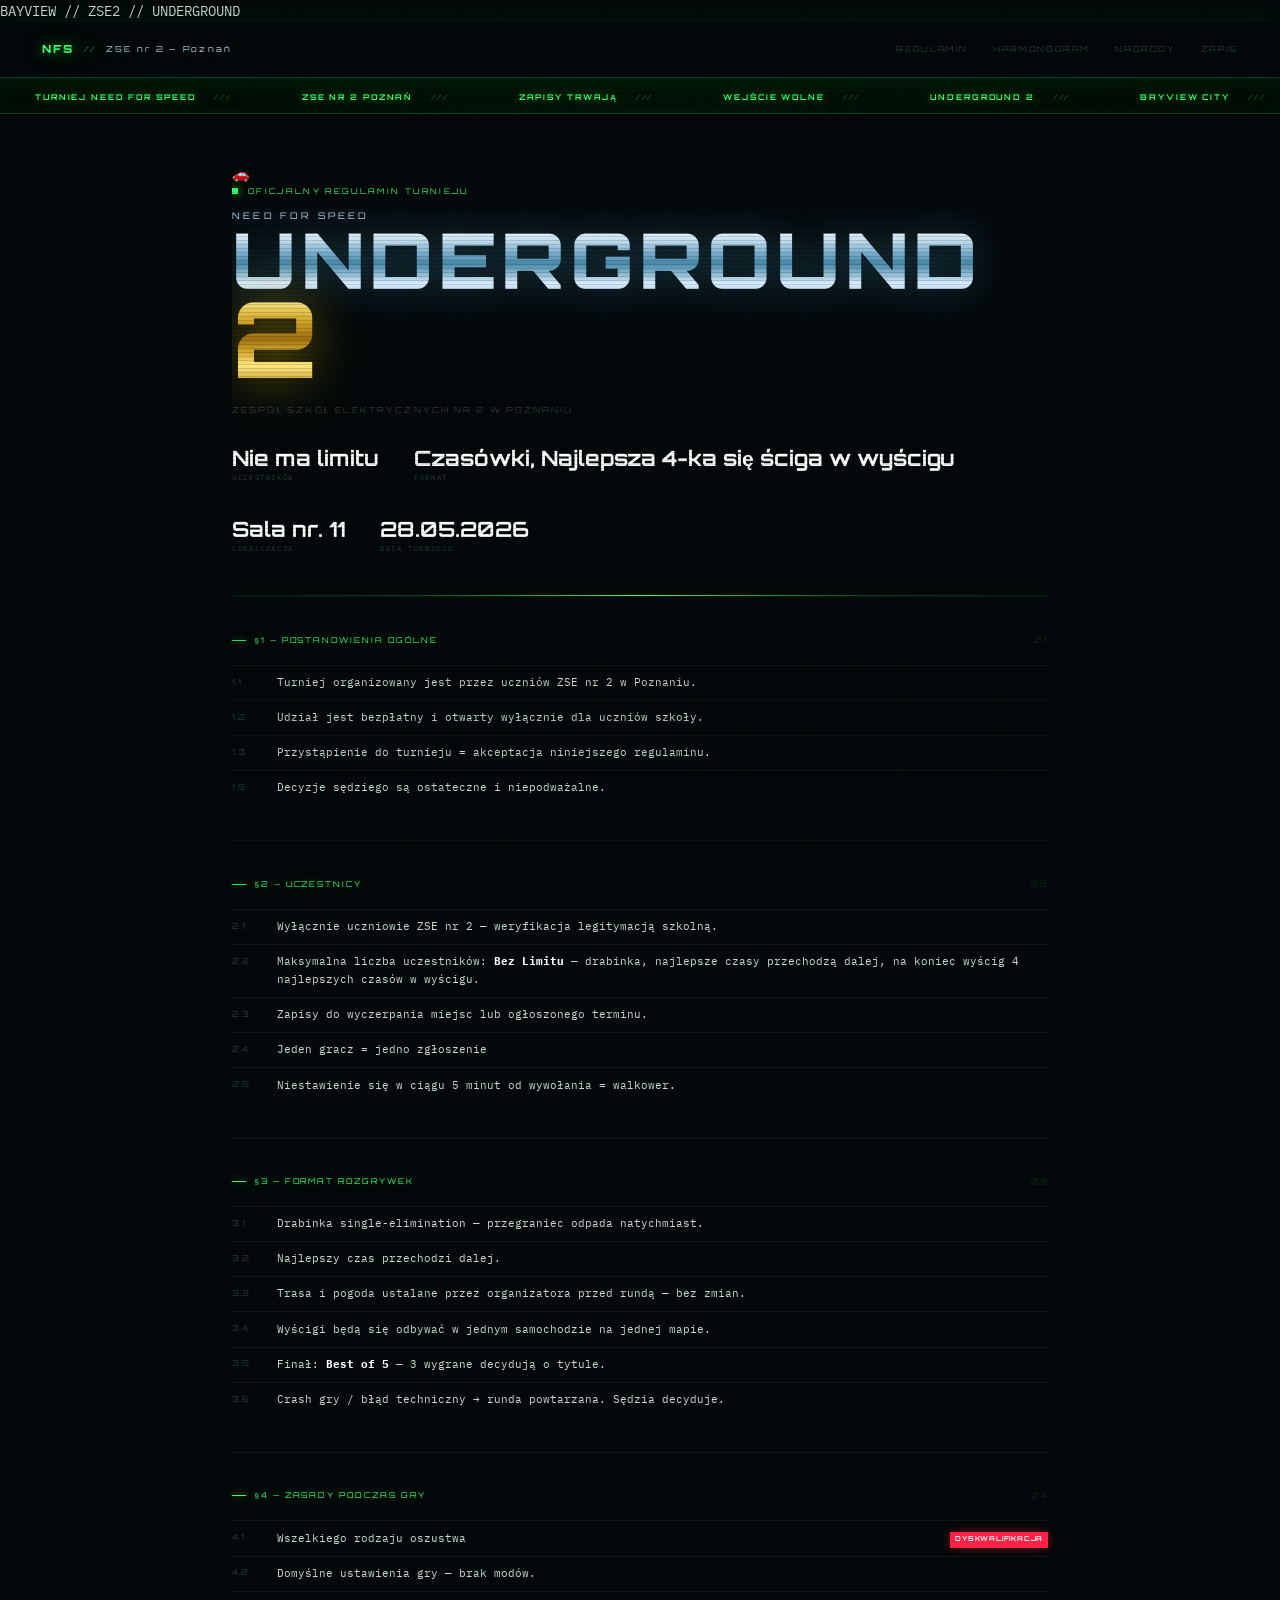
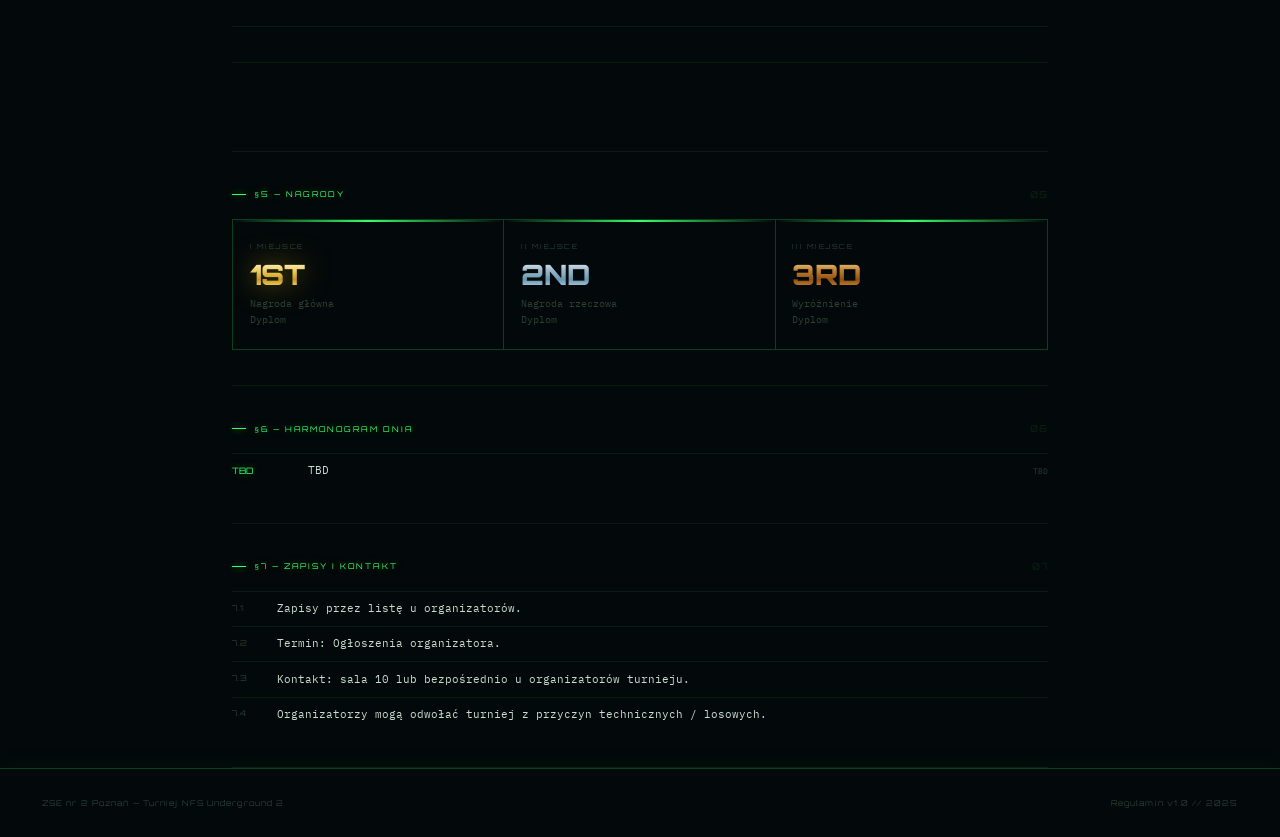
==== commit 2f4d92f4: "need" ====
--- a/regulaminNFS.html
+++ b/regulaminNFS.html
@@ -470,12 +470,11 @@
   <div class="hero" id="top">
     <div class="hero-deco">🚗</div>
     <p class="hero-eyebrow">Oficjalny regulamin turnieju</p>
-    <h1>
-      <span class="outline">NEED</span><br>
-      FOR<br>
-      SPEED<br>
-      <span class="u2">UNDERGROUND 2</span>
-    </h1>
+    <div class="hero-logo">
+      <span class="nfs-small">NEED FOR SPEED</span>
+      <h1>UNDERGROUND</h1>
+      <span class="u2-line">2</span>
+    </div>
     <p class="hero-sub">Zespół Szkół Elektrycznych nr 2 w Poznaniu</p>
     <div class="meta-row">
       <div class="meta-item fade-row">
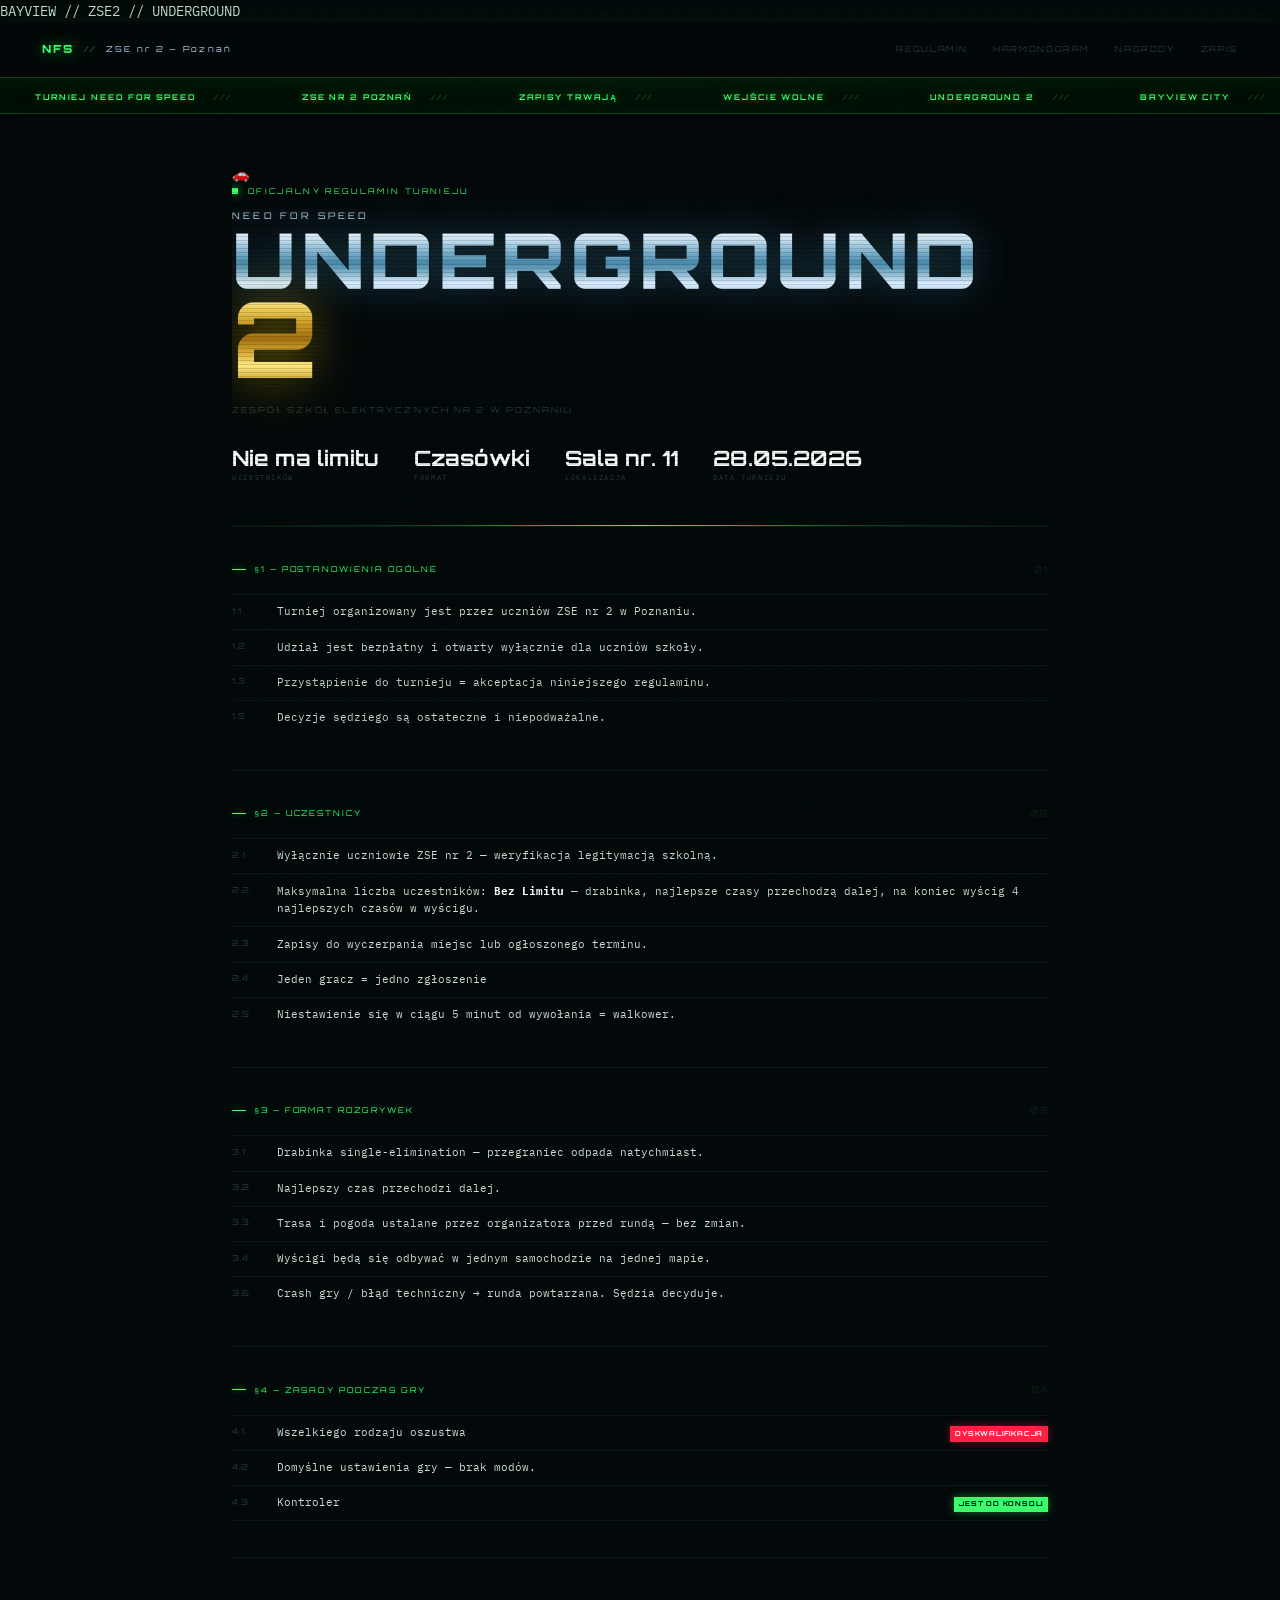
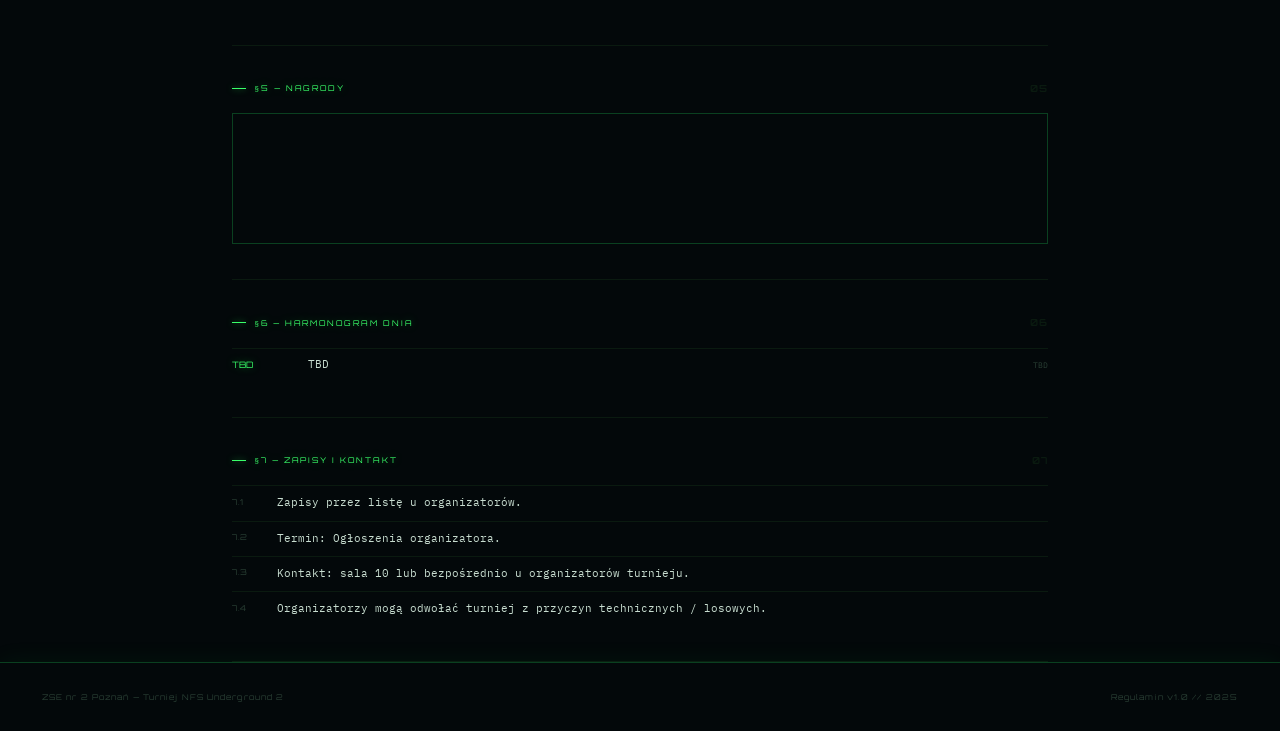
==== commit 88f91d8b: "regulamin zedytowany" ====
--- a/regulaminNFS.html
+++ b/regulaminNFS.html
@@ -482,7 +482,7 @@
         <span class="meta-label">Uczestników </span>
       </div>
       <div class="meta-item fade-row">
-        <span class="meta-val yellow">Czasówki, Najlepsza 4-ka się ściga w wyścigu</span>
+        <span class="meta-val yellow">Czasówki</span>
         <span class="meta-label">Format</span>
       </div>
       <div class="meta-item fade-row">
@@ -541,7 +541,6 @@
         <tr class="fade-row"><td class="num">3.2</td><td>Najlepszy czas przechodzi dalej.</td></tr>
         <tr class="fade-row"><td class="num">3.3</td><td>Trasa i pogoda ustalane przez organizatora przed rundą — bez zmian.</td></tr>
         <tr class="fade-row"><td class="num">3.4</td><td>Wyścigi będą się odbywać w jednym samochodzie na jednej mapie.</td></tr>
-        <tr class="fade-row"><td class="num">3.5</td><td>Finał: <strong style="color:#fff">Best of 5</strong> — 3 wygrane decydują o tytule.</td></tr>
         <tr class="fade-row"><td class="num">3.6</td><td>Crash gry / błąd techniczny → runda powtarzana. Sędzia decyduje.</td></tr>
       </tbody>
     </table>
